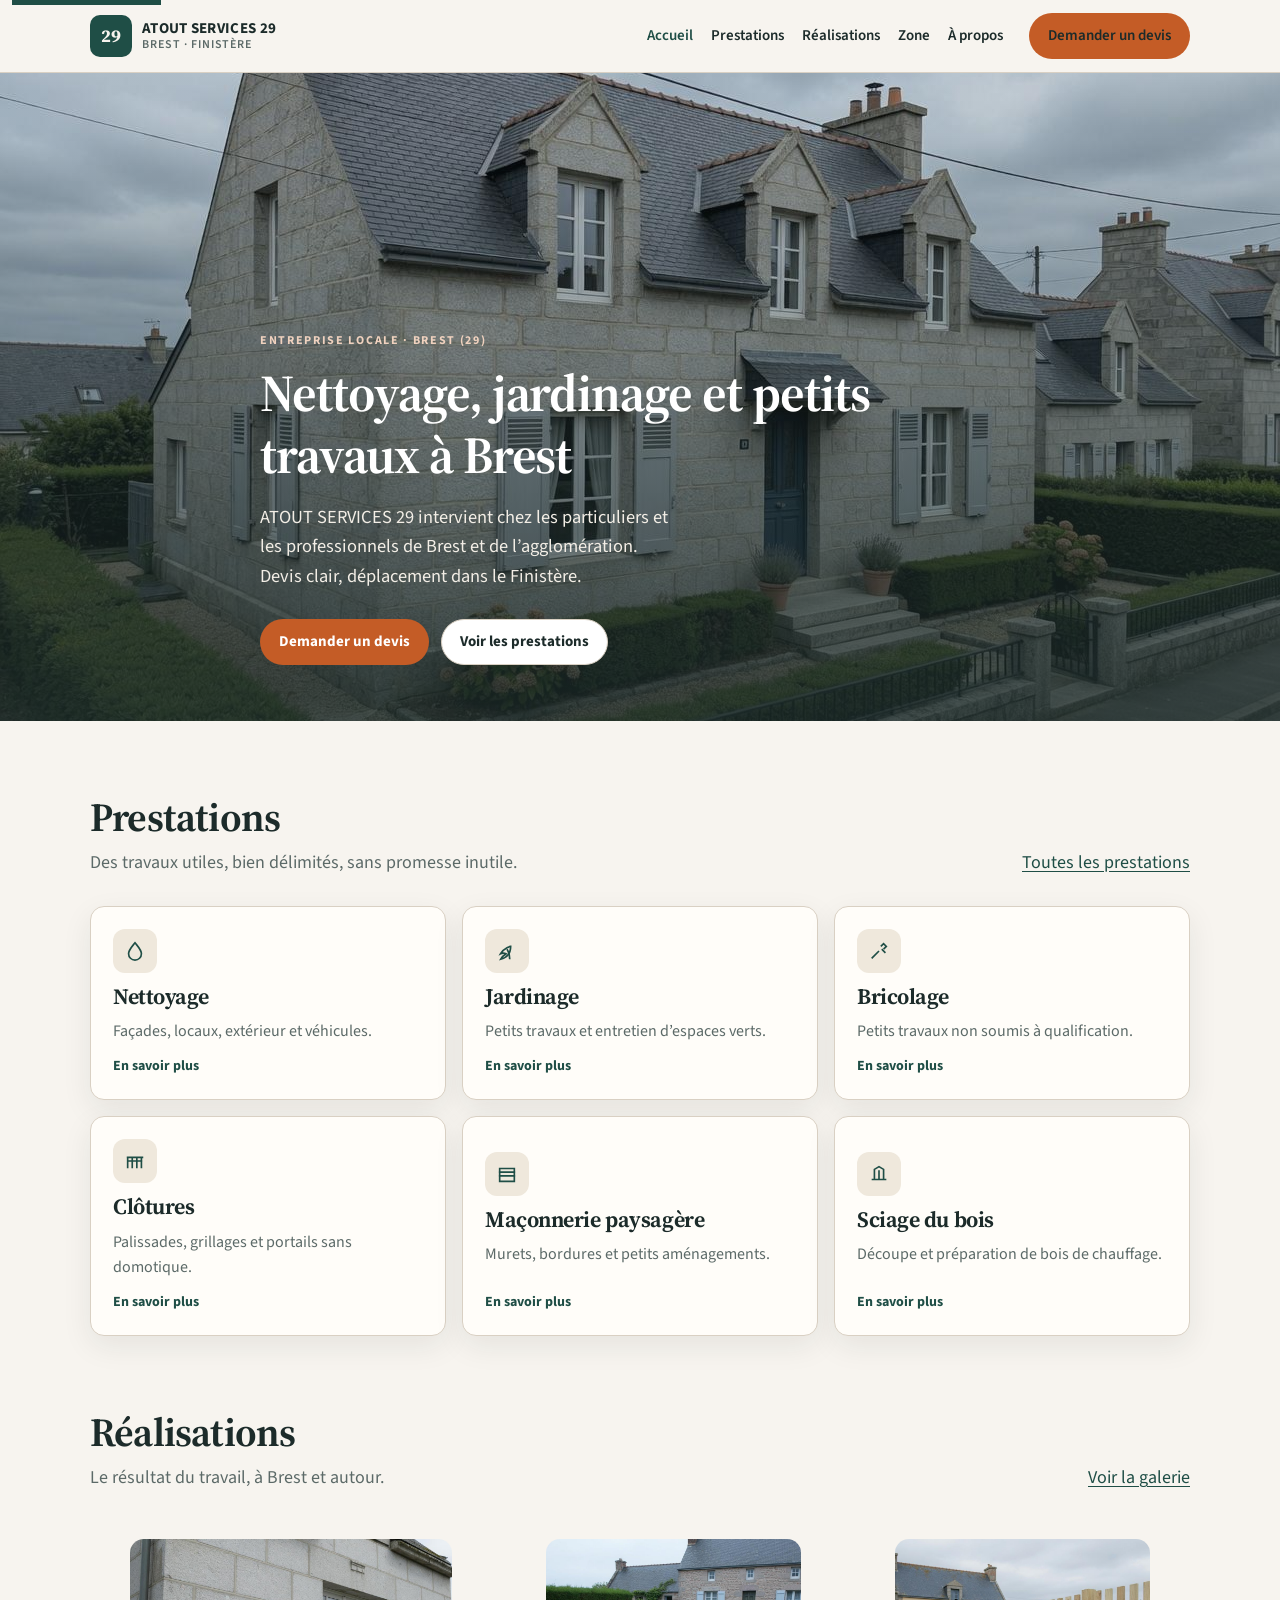
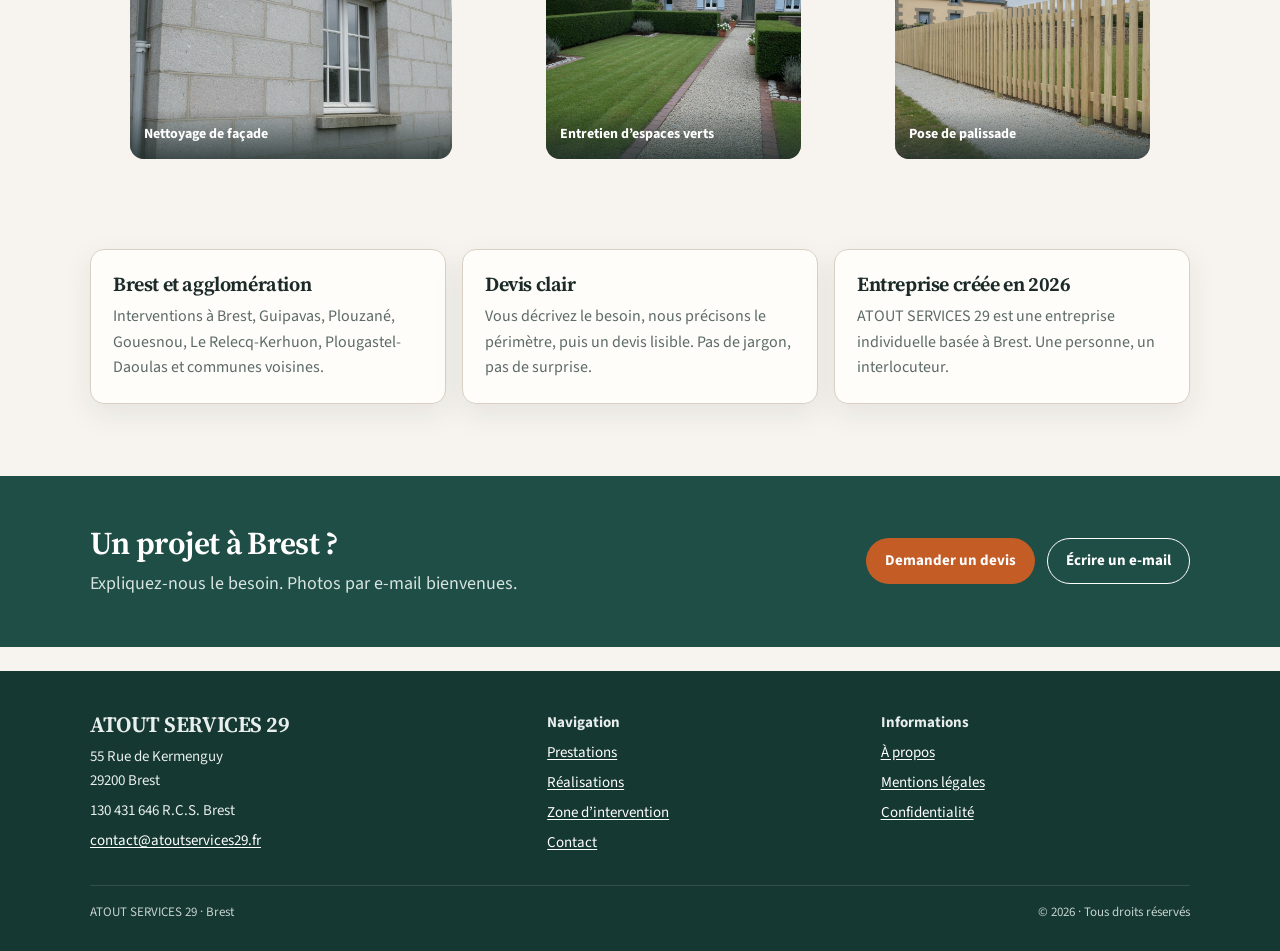
==== index.html @ 9863a42b "Start strony ATOUT SERVICES 29" ====
<!DOCTYPE html>
<html lang="fr">
<head>
  <meta charset="UTF-8">
  <meta name="viewport" content="width=device-width, initial-scale=1">
  <title>Nettoyage, jardinage et petits travaux à Brest | ATOUT SERVICES 29</title>
  <meta name="description" content="Nettoyage de façades et locaux, entretien d'espaces verts, clôtures et petits travaux à Brest et dans l'agglomération.">
  <link rel="canonical" href="https://atoutservices29.fr/">
  <meta property="og:title" content="ATOUT SERVICES 29">
  <meta property="og:description" content="Nettoyage, jardinage et petits travaux à Brest.">
  <meta property="og:image" content="https://atoutservices29.fr/img/og-cover.jpg">
  <meta property="og:type" content="website">
  <meta property="og:locale" content="fr_FR">
  <meta property="og:url" content="https://atoutservices29.fr/">
  <link rel="icon" href="img/favicon.svg" type="image/svg+xml">
  <link rel="icon" href="img/favicon.ico" sizes="32x32">
  <link rel="apple-touch-icon" href="img/apple-touch-icon.png">
  <link rel="preconnect" href="https://fonts.googleapis.com">
  <link rel="preconnect" href="https://fonts.gstatic.com" crossorigin>
  <link href="https://fonts.googleapis.com/css2?family=Source+Sans+3:wght@400;600;700&family=Source+Serif+4:opsz,wght@8..60,600;8..60,700&display=swap" rel="stylesheet">
  <link rel="stylesheet" href="css/style.css">
</head>
<body>
  <a class="skip" href="#contenu">Aller au contenu</a>
  <header class="site-header">
    <div class="wrap header-inner">
      <a class="brand" href="index.html">
        <span class="brand-mark">29</span>
        <span class="brand-text"><strong>ATOUT SERVICES 29</strong><small>Brest · Finistère</small></span>
      </a>
      <button class="nav-toggle" type="button" data-nav-toggle aria-expanded="false" aria-controls="menu" aria-label="Ouvrir le menu">
        <span></span>
      </button>
      <nav class="nav" id="menu" data-nav>
        <a href="index.html" aria-current="page">Accueil</a>
        <a href="services.html">Prestations</a>
        <a href="realisations.html">Réalisations</a>
        <a href="zone.html">Zone</a>
        <a href="a-propos.html">À propos</a>
        <a class="btn btn-devis" href="contact.html">Demander un devis</a>
      </nav>
    </div>
  </header>

  <main id="contenu">
    <section class="hero">
      <img src="img/hero.jpg" alt="Façade en granit nettoyée à Brest" width="1280" height="720">
      <div class="wrap hero-inner">
        <p class="kicker">Entreprise locale · Brest (29)</p>
        <h1>Nettoyage, jardinage et petits travaux à Brest</h1>
        <p class="lede">ATOUT SERVICES 29 intervient chez les particuliers et les professionnels de Brest et de l’agglomération. Devis clair, déplacement dans le Finistère.</p>
        <div class="hero-actions">
          <a class="btn btn-devis" href="contact.html">Demander un devis</a>
          <a class="btn btn-ghost" href="services.html" style="background:#fff;color:#1c2b2a">Voir les prestations</a>
        </div>
      </div>
    </section>

    <section class="section">
      <div class="wrap">
        <div class="section-head">
          <div>
            <h2>Prestations</h2>
            <p>Des travaux utiles, bien délimités, sans promesse inutile.</p>
          </div>
          <a href="services.html">Toutes les prestations</a>
        </div>
        <div class="grid-6">
          <a class="tile" href="services.html#nettoyage">
            <span class="tile-icon" aria-hidden="true">
              <svg width="22" height="22" viewBox="0 0 24 24" fill="none" stroke="currentColor" stroke-width="1.8"><path d="M12 3c4 5 7 8 7 12a7 7 0 1 1-14 0c0-4 3-7 7-12z"/></svg>
            </span>
            <h3>Nettoyage</h3>
            <p>Façades, locaux, extérieur et véhicules.</p>
            <span>En savoir plus</span>
          </a>
          <a class="tile" href="services.html#jardinage">
            <span class="tile-icon" aria-hidden="true">
              <svg width="22" height="22" viewBox="0 0 24 24" fill="none" stroke="currentColor" stroke-width="1.8"><path d="M5 21c8-2 11-8 11-14 0 0-7 1-11 8 2-1 4-1 6 0-3 2-5 4-6 6z"/><path d="M12 10c2 3 3 6 3 11"/></svg>
            </span>
            <h3>Jardinage</h3>
            <p>Petits travaux et entretien d’espaces verts.</p>
            <span>En savoir plus</span>
          </a>
          <a class="tile" href="services.html#bricolage">
            <span class="tile-icon" aria-hidden="true">
              <svg width="22" height="22" viewBox="0 0 24 24" fill="none" stroke="currentColor" stroke-width="1.8"><path d="M14 7l3-3 3 3-3 3M4 20l8-8"/><path d="M15 10l4 4"/></svg>
            </span>
            <h3>Bricolage</h3>
            <p>Petits travaux non soumis à qualification.</p>
            <span>En savoir plus</span>
          </a>
          <a class="tile" href="services.html#clotures">
            <span class="tile-icon" aria-hidden="true">
              <svg width="22" height="22" viewBox="0 0 24 24" fill="none" stroke="currentColor" stroke-width="1.8"><path d="M4 20V8m5 12V8m5 12V8m5 12V8M3 8h18M4 12h16"/></svg>
            </span>
            <h3>Clôtures</h3>
            <p>Palissades, grillages et portails sans domotique.</p>
            <span>En savoir plus</span>
          </a>
          <a class="tile" href="services.html#maconnerie">
            <span class="tile-icon" aria-hidden="true">
              <svg width="22" height="22" viewBox="0 0 24 24" fill="none" stroke="currentColor" stroke-width="1.8"><path d="M3 10h18M3 14h18M4 6h16v14H4z"/></svg>
            </span>
            <h3>Maçonnerie paysagère</h3>
            <p>Murets, bordures et petits aménagements.</p>
            <span>En savoir plus</span>
          </a>
          <a class="tile" href="services.html#bois">
            <span class="tile-icon" aria-hidden="true">
              <svg width="22" height="22" viewBox="0 0 24 24" fill="none" stroke="currentColor" stroke-width="1.8"><path d="M4 18h16M7 18V7l5-3 5 3v11"/><path d="M12 8v10"/></svg>
            </span>
            <h3>Sciage du bois</h3>
            <p>Découpe et préparation de bois de chauffage.</p>
            <span>En savoir plus</span>
          </a>
        </div>
      </div>
    </section>

    <section class="section" style="padding-top:0">
      <div class="wrap">
        <div class="section-head">
          <div>
            <h2>Réalisations</h2>
            <p>Le résultat du travail, à Brest et autour.</p>
          </div>
          <a href="realisations.html">Voir la galerie</a>
        </div>
        <div class="shots">
          <figure class="shot">
            <img src="img/realisations/nettoyage-facade-brest-01.jpg" alt="Nettoyage de façade à Brest" width="800" height="533" loading="lazy">
            <figcaption>Nettoyage de façade</figcaption>
          </figure>
          <figure class="shot">
            <img src="img/realisations/jardinage-brest-01.jpg" alt="Entretien d’un jardin à Brest" width="800" height="533" loading="lazy">
            <figcaption>Entretien d’espaces verts</figcaption>
          </figure>
          <figure class="shot">
            <img src="img/realisations/palissade-brest-01.jpg" alt="Pose de palissade à Brest" width="800" height="533" loading="lazy">
            <figcaption>Pose de palissade</figcaption>
          </figure>
        </div>
      </div>
    </section>

    <section class="section" style="padding-top:0">
      <div class="wrap trust">
        <article class="card" style="padding:22px">
          <h3>Brest et agglomération</h3>
          <p>Interventions à Brest, Guipavas, Plouzané, Gouesnou, Le Relecq-Kerhuon, Plougastel-Daoulas et communes voisines.</p>
        </article>
        <article class="card" style="padding:22px">
          <h3>Devis clair</h3>
          <p>Vous décrivez le besoin, nous précisons le périmètre, puis un devis lisible. Pas de jargon, pas de surprise.</p>
        </article>
        <article class="card" style="padding:22px">
          <h3>Entreprise créée en 2026</h3>
          <p>ATOUT SERVICES 29 est une entreprise individuelle basée à Brest. Une personne, un interlocuteur.</p>
        </article>
      </div>
    </section>

    <section class="band">
      <div class="wrap">
        <div>
          <h2>Un projet à Brest&nbsp;?</h2>
          <p>Expliquez-nous le besoin. Photos par e-mail bienvenues.</p>
        </div>
        <div class="actions">
          <a class="btn btn-devis" href="contact.html">Demander un devis</a>
          <a class="btn btn-ghost" href="mailto:contact@atoutservices29.fr" data-email-href style="border-color:#fff;color:#fff">Écrire un e-mail</a>
        </div>
      </div>
    </section>
  </main>

  <footer class="site-footer">
    <div class="wrap">
      <div class="footer-grid">
        <div>
          <h2>ATOUT SERVICES 29</h2>
          <p>55 Rue de Kermenguy<br>29200 Brest</p>
          <p>130 431 646 R.C.S. Brest</p>
          <p><a href="mailto:contact@atoutservices29.fr" data-email-href data-email-label>contact@atoutservices29.fr</a></p>
        </div>
        <div>
          <p><strong>Navigation</strong></p>
          <ul>
            <li><a href="services.html">Prestations</a></li>
            <li><a href="realisations.html">Réalisations</a></li>
            <li><a href="zone.html">Zone d’intervention</a></li>
            <li><a href="contact.html">Contact</a></li>
          </ul>
        </div>
        <div>
          <p><strong>Informations</strong></p>
          <ul>
            <li><a href="a-propos.html">À propos</a></li>
            <li><a href="mentions-legales.html">Mentions légales</a></li>
            <li><a href="politique-confidentialite.html">Confidentialité</a></li>
          </ul>
        </div>
      </div>
      <div class="legal-line">
        <span>ATOUT SERVICES 29 · Brest</span>
        <span>© <span data-year></span> · Tous droits réservés</span>
      </div>
    </div>
  </footer>

  <div class="callbar" role="navigation" aria-label="Actions rapides">
    <a class="btn btn-devis" href="contact.html">Devis</a>
    <a class="btn btn-accent" href="mailto:contact@atoutservices29.fr" data-email-href>E-mail</a>
    <a class="btn btn-ghost" href="contact.html" data-phone-wrap hidden data-phone-href>Appeler</a>
  </div>

  <script type="application/ld+json">
  {
    "@context": "https://schema.org",
    "@type": "LocalBusiness",
    "name": "ATOUT SERVICES 29",
    "url": "https://atoutservices29.fr/",
    "email": "contact@atoutservices29.fr",
    "address": {
      "@type": "PostalAddress",
      "streetAddress": "55 Rue de Kermenguy",
      "addressLocality": "Brest",
      "postalCode": "29200",
      "addressCountry": "FR"
    },
    "areaServed": ["Brest", "Guipavas", "Plouzané", "Gouesnou", "Le Relecq-Kerhuon", "Plougastel-Daoulas"],
    "founder": "Krzysztof Miroslaw Lekki"
  }
  </script>
  <script src="js/main.js"></script>
</body>
</html>
---- css/style.css ----
:root {
  --bg: #f7f4ef;
  --bg-2: #efe8dc;
  --surface: #fffdf9;
  --ink: #1c2b2a;
  --ink-soft: #3d4c4a;
  --muted: #5c6a68;
  --line: #d9d0c3;
  --accent: #1f4e46;
  --accent-2: #163832;
  --devis: #c45c26;
  --devis-2: #a44b1e;
  --ok: #2f6f4e;
  --max: 1100px;
  --sans: "Source Sans 3", "Segoe UI", sans-serif;
  --serif: "Source Serif 4", Georgia, serif;
  --radius: 14px;
  --shadow: 0 10px 30px rgba(28, 43, 42, 0.08);
  --header: 72px;
}

*,
*::before,
*::after {
  box-sizing: border-box;
}

html {
  scroll-behavior: smooth;
}

html:focus-within {
  scroll-behavior: smooth;
}

body {
  margin: 0;
  font-family: var(--sans);
  font-size: 18px;
  line-height: 1.6;
  color: var(--ink);
  background: var(--bg);
}

img {
  max-width: 100%;
  height: auto;
  display: block;
}

a {
  color: var(--accent);
  text-underline-offset: 0.15em;
}

a:hover {
  color: var(--devis);
}

:focus-visible {
  outline: 3px solid var(--devis);
  outline-offset: 3px;
}

.skip {
  position: absolute;
  left: 12px;
  top: -40px;
  background: var(--accent);
  color: #fff;
  padding: 8px 12px;
  z-index: 100;
}

.skip:focus {
  top: 12px;
}

.wrap {
  width: min(var(--max), calc(100% - 32px));
  margin-inline: auto;
}

.site-header {
  position: sticky;
  top: 0;
  z-index: 40;
  background: var(--bg);
  border-bottom: 1px solid var(--line);
}

.header-inner {
  display: flex;
  align-items: center;
  justify-content: space-between;
  min-height: var(--header);
  gap: 16px;
}

.brand {
  display: flex;
  align-items: center;
  gap: 10px;
  text-decoration: none;
  color: var(--ink);
}

.brand-mark {
  display: grid;
  place-items: center;
  width: 42px;
  height: 42px;
  border-radius: 10px;
  background: var(--accent);
  color: var(--bg);
  font-family: var(--serif);
  font-weight: 700;
  font-size: 18px;
}

.brand-text {
  display: flex;
  flex-direction: column;
  line-height: 1.15;
}

.brand-text strong {
  font-size: 15px;
  letter-spacing: 0.02em;
}

.brand-text small {
  color: var(--muted);
  font-size: 12px;
  font-weight: 600;
  letter-spacing: 0.08em;
  text-transform: uppercase;
}

.nav-toggle {
  display: none;
  width: 44px;
  height: 44px;
  border: 1px solid var(--line);
  background: var(--surface);
  border-radius: 10px;
}

.nav-toggle span,
.nav-toggle span::before,
.nav-toggle span::after {
  display: block;
  width: 18px;
  height: 2px;
  background: var(--ink);
  margin: 0 auto;
  position: relative;
}

.nav-toggle span::before,
.nav-toggle span::after {
  content: "";
  position: absolute;
  left: 0;
}

.nav-toggle span::before {
  top: -6px;
}

.nav-toggle span::after {
  top: 6px;
}

.nav {
  display: flex;
  align-items: center;
  gap: 8px 18px;
}

.nav a {
  text-decoration: none;
  color: var(--ink);
  font-size: 15px;
  font-weight: 600;
}

.nav a[aria-current="page"],
.nav a:hover {
  color: var(--accent);
}

.nav .btn {
  margin-left: 8px;
}

.btn {
  display: inline-flex;
  align-items: center;
  justify-content: center;
  gap: 8px;
  min-height: 46px;
  padding: 0 18px;
  border-radius: 999px;
  border: 1px solid transparent;
  text-decoration: none;
  font-weight: 700;
  font-size: 15px;
  cursor: pointer;
  font-family: inherit;
}

.btn-devis {
  background: var(--devis);
  color: #fff;
}

.btn-devis:hover {
  background: var(--devis-2);
  color: #fff;
}

.btn-accent {
  background: var(--accent);
  color: #fff;
}

.btn-accent:hover {
  background: var(--accent-2);
  color: #fff;
}

.btn-ghost {
  background: transparent;
  color: var(--ink);
  border-color: var(--line);
}

.btn-ghost:hover {
  border-color: var(--accent);
  color: var(--accent);
}

.hero {
  position: relative;
  min-height: 72vh;
  display: grid;
  align-items: end;
  color: #fff;
  isolation: isolate;
}

.hero img {
  position: absolute;
  inset: 0;
  width: 100%;
  height: 100%;
  object-fit: cover;
  z-index: -2;
}

.hero::after {
  content: "";
  position: absolute;
  inset: 0;
  z-index: -1;
  background: linear-gradient(180deg, rgba(28, 43, 42, 0.15) 10%, rgba(28, 43, 42, 0.78) 100%);
}

.hero-inner {
  padding: 48px 0 56px;
  max-width: 760px;
}

.kicker {
  display: inline-block;
  font-size: 12px;
  font-weight: 700;
  letter-spacing: 0.14em;
  text-transform: uppercase;
  color: #f0d2bf;
  margin-bottom: 12px;
}

h1,
h2,
h3,
.serif {
  font-family: var(--serif);
  font-weight: 650;
  line-height: 1.2;
  letter-spacing: -0.02em;
}

h1 {
  font-size: clamp(32px, 5vw, 52px);
  margin: 0 0 16px;
}

.lede {
  font-size: 1.15rem;
  max-width: 46ch;
  color: #f3eee6;
  margin: 0 0 28px;
}

.hero-actions,
.actions {
  display: flex;
  flex-wrap: wrap;
  gap: 12px;
}

.section {
  padding: 72px 0;
}

.section-head {
  display: flex;
  justify-content: space-between;
  align-items: end;
  gap: 16px;
  margin-bottom: 28px;
}

.section-head h2,
.page-hero h1 {
  margin: 0 0 8px;
  font-size: clamp(28px, 4vw, 40px);
}

.section-head p,
.page-hero p {
  margin: 0;
  color: var(--muted);
  max-width: 60ch;
}

.page-hero {
  padding: 40px 0 12px;
}

.grid-6 {
  display: grid;
  grid-template-columns: repeat(3, 1fr);
  gap: 16px;
}

.card,
.tile,
.place,
.legal,
.form-card,
.contact-aside {
  background: var(--surface);
  border: 1px solid var(--line);
  border-radius: var(--radius);
  box-shadow: var(--shadow);
}

.tile {
  padding: 22px;
  text-decoration: none;
  color: inherit;
  display: flex;
  flex-direction: column;
  gap: 10px;
  min-height: 180px;
  transition: transform 0.15s ease, border-color 0.15s ease;
}

.tile:hover {
  transform: translateY(-2px);
  border-color: var(--accent);
  color: inherit;
}

.tile-icon {
  width: 44px;
  height: 44px;
  border-radius: 12px;
  background: var(--bg-2);
  color: var(--accent);
  display: grid;
  place-items: center;
}

.tile h3 {
  margin: 0;
  font-size: 22px;
}

.tile p {
  margin: 0;
  color: var(--muted);
  font-size: 16px;
}

.tile span {
  margin-top: auto;
  font-size: 14px;
  font-weight: 700;
  color: var(--accent);
}

.shots {
  display: grid;
  grid-template-columns: 1.2fr 1fr 1fr;
  gap: 14px;
}

.shot {
  position: relative;
  overflow: hidden;
  border-radius: var(--radius);
  min-height: 220px;
}

.shot img {
  width: 100%;
  height: 100%;
  object-fit: cover;
  min-height: 220px;
}

.shot figcaption {
  position: absolute;
  left: 0;
  right: 0;
  bottom: 0;
  padding: 14px;
  color: #fff;
  background: linear-gradient(transparent, rgba(28, 43, 42, 0.75));
  font-size: 14px;
  font-weight: 700;
}

.band {
  background: var(--accent);
  color: #fff;
}

.band .wrap {
  padding: 48px 0;
  display: flex;
  justify-content: space-between;
  align-items: center;
  gap: 20px;
}

.band h2 {
  margin: 0 0 8px;
  font-size: 32px;
}

.band p {
  margin: 0;
  color: #d7e4e1;
}

.trust {
  display: grid;
  grid-template-columns: repeat(3, 1fr);
  gap: 16px;
}

.trust article {
  padding: 22px;
}

.trust h3 {
  margin: 0 0 8px;
  font-size: 20px;
}

.trust p {
  margin: 0;
  color: var(--muted);
  font-size: 16px;
}

.gallery {
  display: grid;
  grid-template-columns: repeat(2, 1fr);
  gap: 16px;
}

.gallery figure {
  margin: 0;
  background: var(--surface);
  border: 1px solid var(--line);
  border-radius: var(--radius);
  overflow: hidden;
}

.gallery img {
  width: 100%;
  aspect-ratio: 3 / 2;
  object-fit: cover;
}

.gallery figcaption {
  padding: 14px 16px 16px;
  font-size: 15px;
  color: var(--ink-soft);
}

.gallery figcaption strong {
  display: block;
  color: var(--ink);
  margin-bottom: 4px;
}

.service {
  padding: 28px 0;
  border-top: 1px solid var(--line);
}

.service:first-of-type {
  border-top: 0;
}

.service h2 {
  font-size: 30px;
  margin: 0 0 12px;
}

.cols {
  display: grid;
  grid-template-columns: 1.2fr 0.8fr;
  gap: 24px;
}

.note,
.aside-box {
  background: var(--bg-2);
  border-radius: var(--radius);
  padding: 18px 20px;
}

.note h3,
.aside-box h3 {
  margin: 0 0 8px;
  font-size: 16px;
}

.note ul,
.service ul {
  margin: 8px 0 0;
  padding-left: 18px;
}

.who {
  display: flex;
  gap: 8px;
  flex-wrap: wrap;
  margin-top: 14px;
}

.who span {
  background: var(--surface);
  border: 1px solid var(--line);
  border-radius: 999px;
  padding: 4px 10px;
  font-size: 13px;
  font-weight: 700;
}

.places {
  display: grid;
  grid-template-columns: repeat(3, 1fr);
  gap: 12px;
}

.place {
  padding: 16px 18px;
  font-weight: 700;
}

.contact-grid {
  display: grid;
  grid-template-columns: 1.15fr 0.85fr;
  gap: 20px;
}

.form-card,
.contact-aside,
.legal {
  padding: 24px;
}

label {
  display: block;
  font-size: 14px;
  font-weight: 700;
  margin: 0 0 6px;
}

input,
select,
textarea {
  width: 100%;
  font: inherit;
  font-size: 16px;
  padding: 12px 12px;
  border-radius: 10px;
  border: 1px solid var(--line);
  background: #fff;
  color: var(--ink);
  margin-bottom: 14px;
}

textarea {
  min-height: 140px;
  resize: vertical;
}

.honeypot {
  display: none !important;
}

.form-error {
  background: #f8e6dc;
  color: #7a2e12;
  border-radius: 10px;
  padding: 10px 12px;
  margin-bottom: 12px;
  font-size: 15px;
}

.map {
  width: 100%;
  min-height: 280px;
  border: 0;
  border-radius: var(--radius);
}

.site-footer {
  background: var(--accent-2);
  color: #e7eeec;
  padding: 40px 0 28px;
  margin-top: 24px;
}

.footer-grid {
  display: grid;
  grid-template-columns: 1.4fr 1fr 1fr;
  gap: 24px;
  margin-bottom: 24px;
}

.site-footer a {
  color: #fff;
}

.site-footer h2 {
  font-size: 22px;
  margin: 0 0 8px;
}

.site-footer p,
.site-footer li {
  margin: 0 0 6px;
  font-size: 15px;
}

.site-footer ul {
  list-style: none;
  padding: 0;
  margin: 0;
}

.legal-line {
  border-top: 1px solid rgba(255, 255, 255, 0.12);
  padding-top: 16px;
  font-size: 13px;
  color: #c5d2cf;
  display: flex;
  justify-content: space-between;
  gap: 12px;
  flex-wrap: wrap;
}

.callbar {
  display: none;
}

.page-404 {
  min-height: 60vh;
  display: grid;
  align-content: center;
  padding: 48px 0;
}

.page-404 p {
  color: var(--muted);
}

@media (max-width: 900px) {
  .grid-6,
  .trust,
  .places,
  .cols,
  .contact-grid,
  .footer-grid,
  .shots,
  .gallery {
    grid-template-columns: 1fr 1fr;
  }

  .shots {
    grid-template-columns: 1fr;
  }
}

@media (max-width: 760px) {
  body {
    font-size: 17px;
  }

  .nav-toggle {
    display: inline-flex;
    align-items: center;
    justify-content: center;
  }

  .nav {
    display: none;
    position: absolute;
    left: 0;
    right: 0;
    top: var(--header);
    background: var(--bg);
    border-bottom: 1px solid var(--line);
    flex-direction: column;
    align-items: stretch;
    padding: 12px 16px 18px;
  }

  .nav.is-open {
    display: flex;
  }

  .nav .btn {
    margin: 8px 0 0;
  }

  .grid-6,
  .trust,
  .places,
  .cols,
  .contact-grid,
  .footer-grid,
  .gallery,
  .shots {
    grid-template-columns: 1fr;
  }

  .band .wrap,
  .section-head,
  .legal-line {
    flex-direction: column;
    align-items: flex-start;
  }

  .hero {
    min-height: 78vh;
  }

  .callbar {
    display: flex;
    position: fixed;
    left: 0;
    right: 0;
    bottom: 0;
    z-index: 50;
    background: var(--surface);
    border-top: 1px solid var(--line);
    padding: 10px 12px calc(10px + env(safe-area-inset-bottom));
    gap: 8px;
  }

  .callbar .btn {
    flex: 1;
  }

  body {
    padding-bottom: 72px;
  }
}

@media (prefers-reduced-motion: reduce) {
  html {
    scroll-behavior: auto;
  }

  .tile {
    transition: none;
  }
}
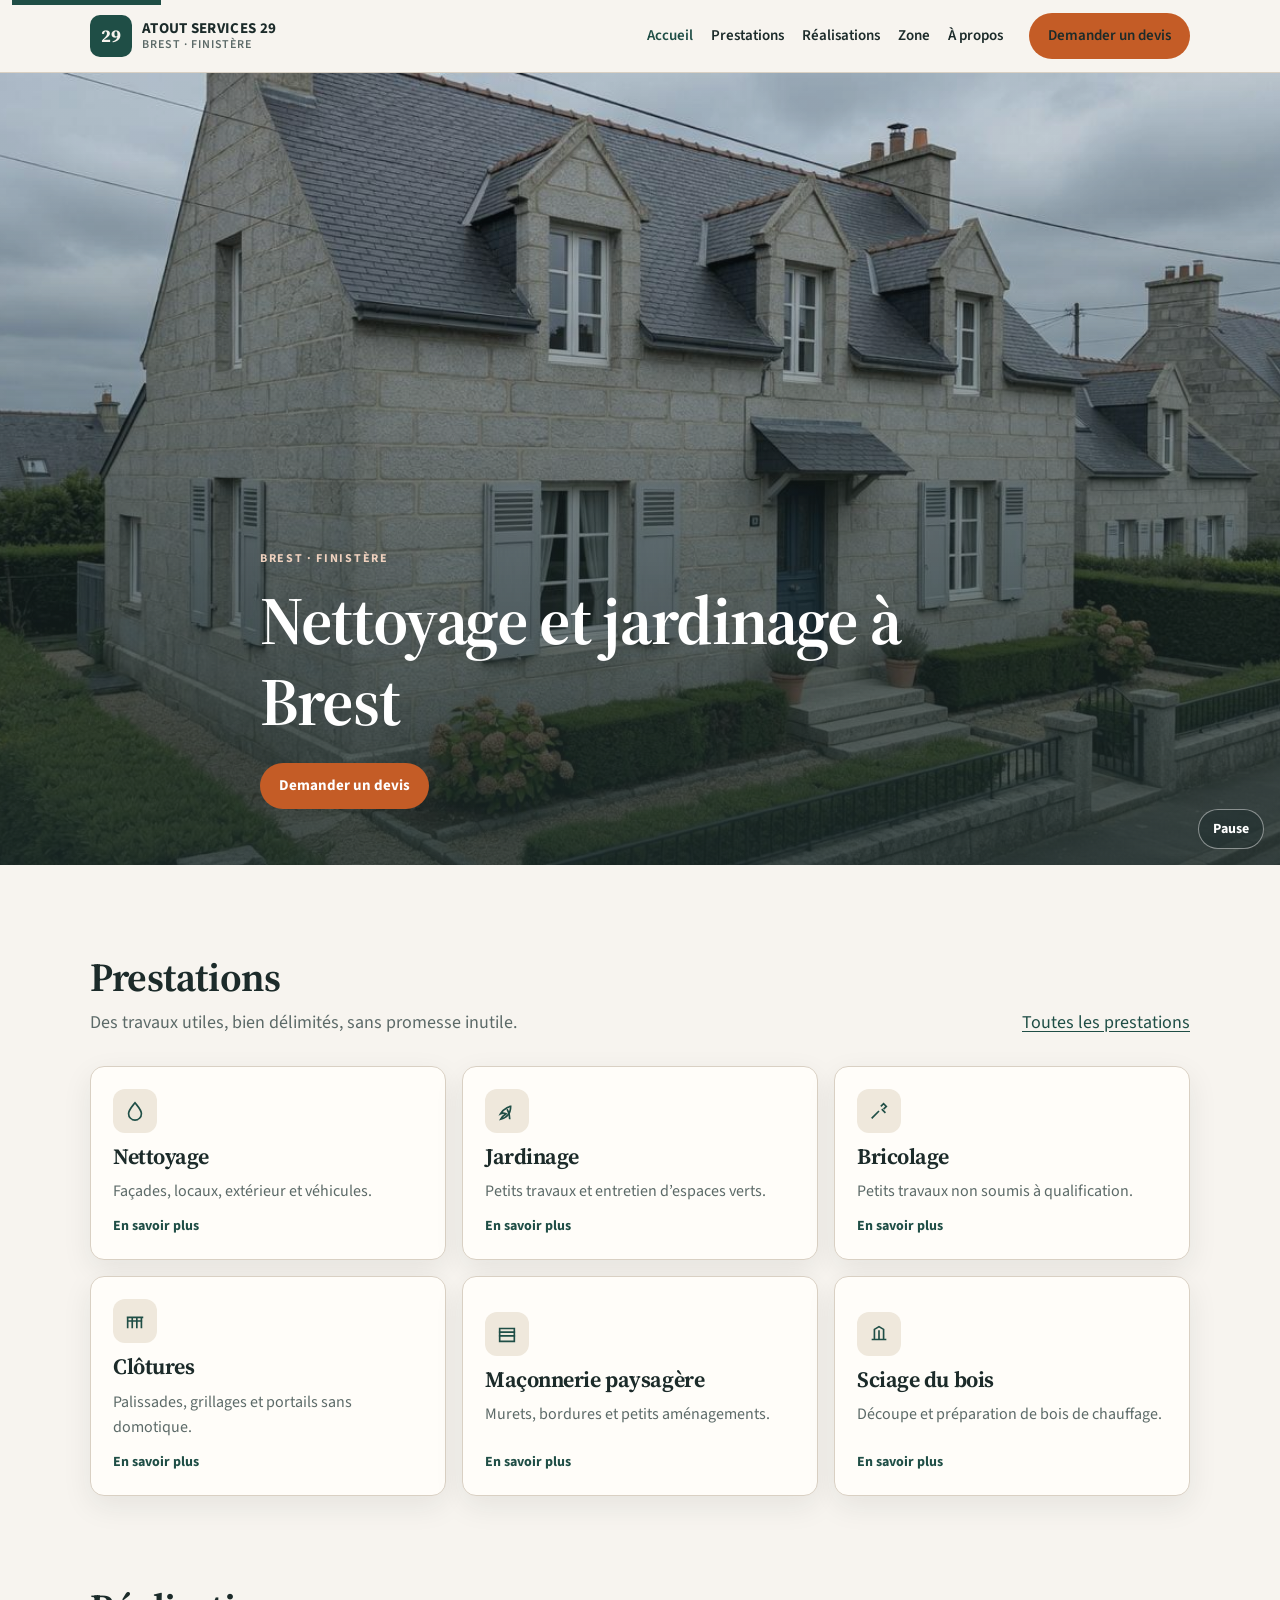
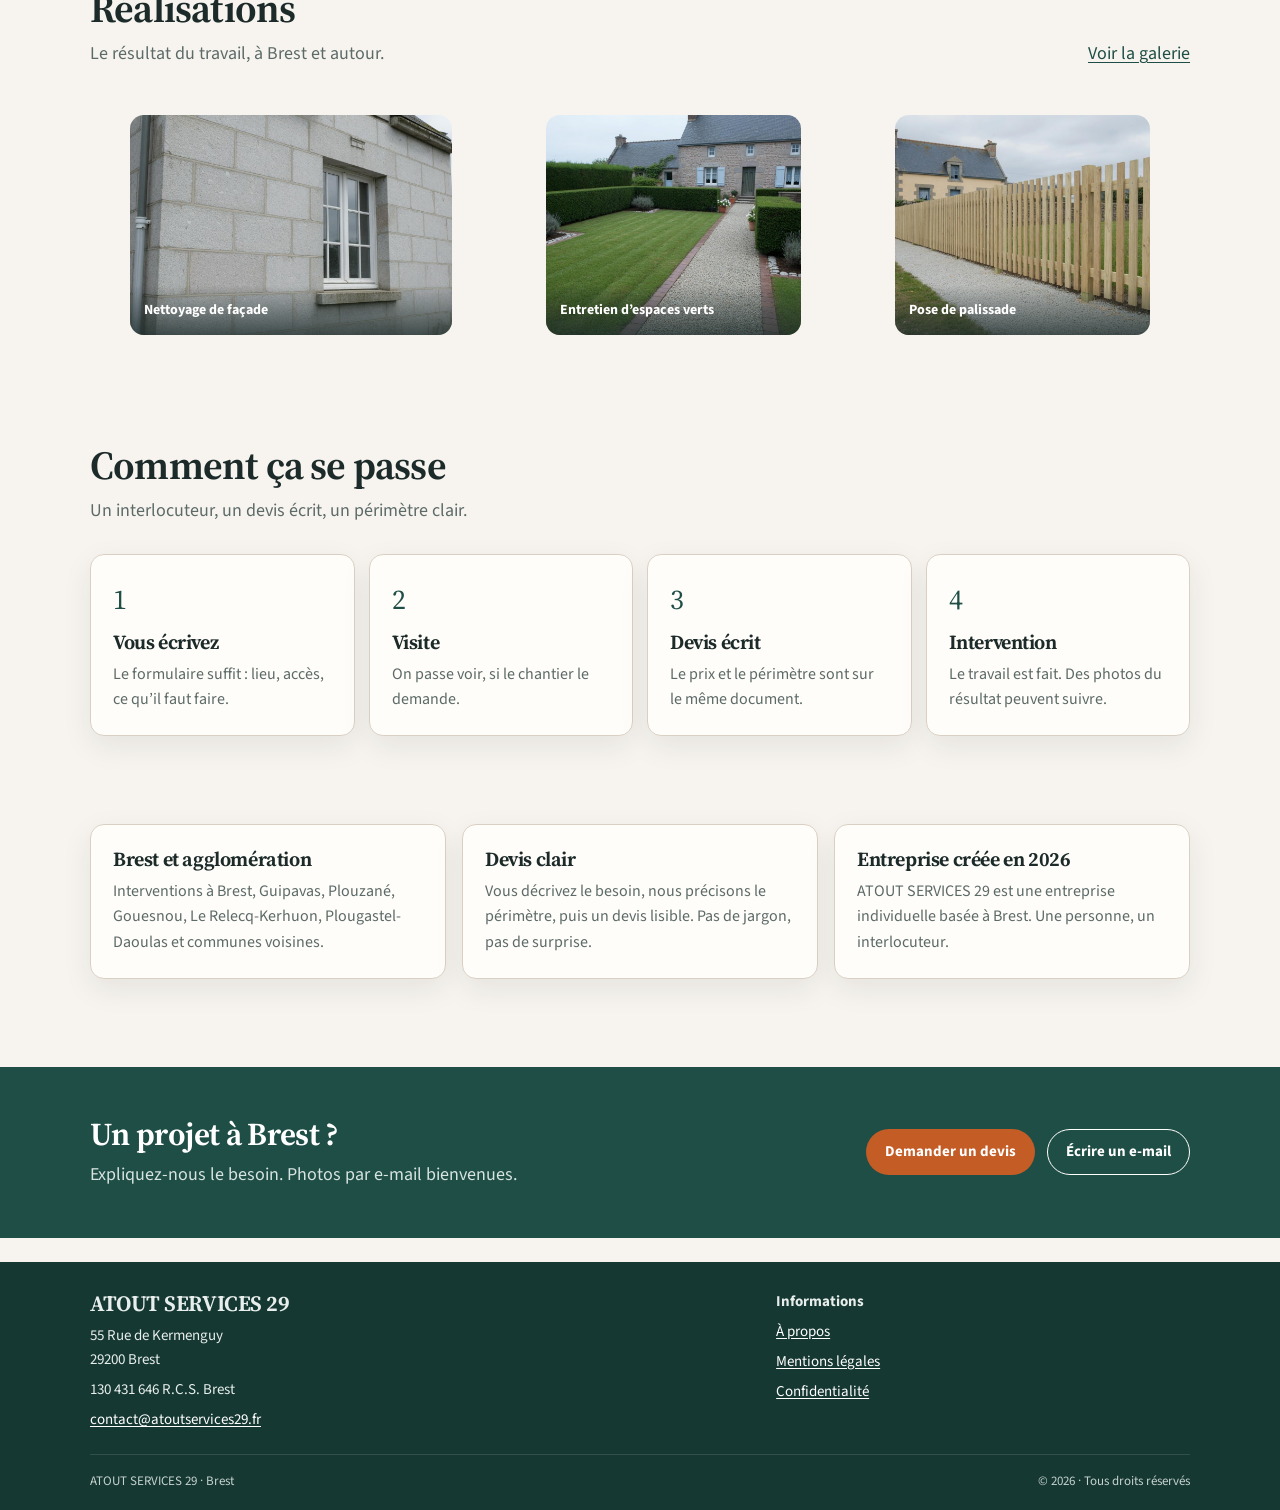
==== commit 2bf4524d: "Ajoute la version premium : film hero, pages services, devis pre-rempli" ====
--- a/index.html
+++ b/index.html
@@ -44,19 +44,18 @@
 
   <main id="contenu">
     <section class="hero">
-      <img src="img/hero.jpg" alt="Façade en granit nettoyée à Brest" width="1280" height="720">
+      <video data-hero-video autoplay muted loop playsinline poster="img/hero.jpg" width="1280" height="720" aria-label="Maison en granit à Brest">
+        <source src="video/hero.mp4" type="video/mp4">
+      </video>
       <div class="wrap hero-inner">
-        <p class="kicker">Entreprise locale · Brest (29)</p>
-        <h1>Nettoyage, jardinage et petits travaux à Brest</h1>
-        <p class="lede">ATOUT SERVICES 29 intervient chez les particuliers et les professionnels de Brest et de l’agglomération. Devis clair, déplacement dans le Finistère.</p>
-        <div class="hero-actions">
-          <a class="btn btn-devis" href="contact.html">Demander un devis</a>
-          <a class="btn btn-ghost" href="services.html" style="background:#fff;color:#1c2b2a">Voir les prestations</a>
-        </div>
-      </div>
-    </section>
-
-    <section class="section">
+        <p class="kicker">Brest · Finistère</p>
+        <h1>Nettoyage et jardinage à Brest</h1>
+        <a class="btn btn-devis" href="contact.html">Demander un devis</a>
+      </div>
+      <button class="hero-pause" type="button" data-hero-pause aria-pressed="false">Pause</button>
+    </section>
+
+    <section class="section reveal">
       <div class="wrap">
         <div class="section-head">
           <div>
@@ -66,7 +65,7 @@
           <a href="services.html">Toutes les prestations</a>
         </div>
         <div class="grid-6">
-          <a class="tile" href="services.html#nettoyage">
+          <a class="tile" href="nettoyage-facade-brest.html">
             <span class="tile-icon" aria-hidden="true">
               <svg width="22" height="22" viewBox="0 0 24 24" fill="none" stroke="currentColor" stroke-width="1.8"><path d="M12 3c4 5 7 8 7 12a7 7 0 1 1-14 0c0-4 3-7 7-12z"/></svg>
             </span>
@@ -74,7 +73,7 @@
             <p>Façades, locaux, extérieur et véhicules.</p>
             <span>En savoir plus</span>
           </a>
-          <a class="tile" href="services.html#jardinage">
+          <a class="tile" href="entretien-jardin-brest.html">
             <span class="tile-icon" aria-hidden="true">
               <svg width="22" height="22" viewBox="0 0 24 24" fill="none" stroke="currentColor" stroke-width="1.8"><path d="M5 21c8-2 11-8 11-14 0 0-7 1-11 8 2-1 4-1 6 0-3 2-5 4-6 6z"/><path d="M12 10c2 3 3 6 3 11"/></svg>
             </span>
@@ -90,7 +89,7 @@
             <p>Petits travaux non soumis à qualification.</p>
             <span>En savoir plus</span>
           </a>
-          <a class="tile" href="services.html#clotures">
+          <a class="tile" href="pose-cloture-brest.html">
             <span class="tile-icon" aria-hidden="true">
               <svg width="22" height="22" viewBox="0 0 24 24" fill="none" stroke="currentColor" stroke-width="1.8"><path d="M4 20V8m5 12V8m5 12V8m5 12V8M3 8h18M4 12h16"/></svg>
             </span>
@@ -118,7 +117,7 @@
       </div>
     </section>
 
-    <section class="section" style="padding-top:0">
+    <section class="section reveal" style="padding-top:0">
       <div class="wrap">
         <div class="section-head">
           <div>
@@ -144,7 +143,24 @@
       </div>
     </section>
 
-    <section class="section" style="padding-top:0">
+    <section class="section reveal" style="padding-top:0">
+      <div class="wrap">
+        <div class="section-head">
+          <div>
+            <h2>Comment ça se passe</h2>
+            <p>Un interlocuteur, un devis écrit, un périmètre clair.</p>
+          </div>
+        </div>
+        <div class="steps">
+          <article class="card step"><span>1</span><h3>Vous écrivez</h3><p>Le formulaire suffit : lieu, accès, ce qu’il faut faire.</p></article>
+          <article class="card step"><span>2</span><h3>Visite</h3><p>On passe voir, si le chantier le demande.</p></article>
+          <article class="card step"><span>3</span><h3>Devis écrit</h3><p>Le prix et le périmètre sont sur le même document.</p></article>
+          <article class="card step"><span>4</span><h3>Intervention</h3><p>Le travail est fait. Des photos du résultat peuvent suivre.</p></article>
+        </div>
+      </div>
+    </section>
+
+    <section class="section reveal" style="padding-top:0">
       <div class="wrap trust">
         <article class="card" style="padding:22px">
           <h3>Brest et agglomération</h3>
--- a/css/style.css
+++ b/css/style.css
@@ -208,6 +208,7 @@
   font-size: 15px;
   cursor: pointer;
   font-family: inherit;
+  transition: background-color 0.15s ease, color 0.15s ease, border-color 0.15s ease;
 }
 
 .btn-devis {
@@ -243,20 +244,47 @@
 
 .hero {
   position: relative;
-  min-height: 72vh;
+  min-height: 88vh;
   display: grid;
   align-items: end;
   color: #fff;
   isolation: isolate;
 }
 
-.hero img {
+.hero img,
+.hero video {
   position: absolute;
   inset: 0;
   width: 100%;
   height: 100%;
   object-fit: cover;
   z-index: -2;
+}
+
+.hero video {
+  animation: hero-in 0.4s ease both;
+}
+
+@keyframes hero-in {
+  from { opacity: 0; }
+  to { opacity: 1; }
+}
+
+.hero-pause {
+  position: absolute;
+  right: 16px;
+  bottom: 16px;
+  z-index: 2;
+  min-height: 40px;
+  padding: 0 14px;
+  border-radius: 999px;
+  border: 1px solid rgba(255, 255, 255, 0.45);
+  background: rgba(28, 43, 42, 0.45);
+  color: #fff;
+  font: inherit;
+  font-size: 14px;
+  font-weight: 700;
+  cursor: pointer;
 }
 
 .hero::after {
@@ -293,8 +321,8 @@
 }
 
 h1 {
-  font-size: clamp(32px, 5vw, 52px);
-  margin: 0 0 16px;
+  font-size: clamp(40px, 6vw, 68px);
+  margin: 0 0 20px;
 }
 
 .lede {
@@ -312,7 +340,7 @@
 }
 
 .section {
-  padding: 72px 0;
+  padding: 88px 0;
 }
 
 .section-head {
@@ -421,6 +449,12 @@
   height: 100%;
   object-fit: cover;
   min-height: 220px;
+  transition: transform 0.45s ease;
+}
+
+.shot:hover img,
+.gallery figure:hover img {
+  transform: scale(1.03);
 }
 
 .shot figcaption {
@@ -497,6 +531,7 @@
   width: 100%;
   aspect-ratio: 3 / 2;
   object-fit: cover;
+  transition: transform 0.45s ease;
 }
 
 .gallery figcaption {
@@ -638,15 +673,19 @@
 .site-footer {
   background: var(--accent-2);
   color: #e7eeec;
-  padding: 40px 0 28px;
+  padding: 28px 0 18px;
   margin-top: 24px;
 }
 
 .footer-grid {
   display: grid;
-  grid-template-columns: 1.4fr 1fr 1fr;
+  grid-template-columns: 1.6fr 1fr;
   gap: 24px;
-  margin-bottom: 24px;
+  margin-bottom: 16px;
+}
+
+.footer-grid > div:nth-child(2) {
+  display: none;
 }
 
 .site-footer a {
@@ -725,7 +764,7 @@
   }
 
   .nav {
-    display: none;
+    display: flex;
     position: absolute;
     left: 0;
     right: 0;
@@ -735,10 +774,18 @@
     flex-direction: column;
     align-items: stretch;
     padding: 12px 16px 18px;
+    transform: translateY(-8px);
+    opacity: 0;
+    visibility: hidden;
+    pointer-events: none;
+    transition: transform 0.25s ease, opacity 0.25s ease, visibility 0.25s ease;
   }
 
   .nav.is-open {
-    display: flex;
+    transform: none;
+    opacity: 1;
+    visibility: visible;
+    pointer-events: auto;
   }
 
   .nav .btn {
@@ -765,6 +812,10 @@
 
   .hero {
     min-height: 78vh;
+  }
+
+  .hero-pause {
+    bottom: 88px;
   }
 
   .callbar {
@@ -789,12 +840,94 @@
   }
 }
 
+.steps {
+  display: grid;
+  grid-template-columns: repeat(4, 1fr);
+  gap: 14px;
+  counter-reset: step;
+}
+
+.step {
+  padding: 22px;
+}
+
+.step span {
+  display: block;
+  font-family: var(--serif);
+  font-size: 28px;
+  color: var(--accent);
+  margin-bottom: 8px;
+}
+
+.step h3 {
+  margin: 0 0 8px;
+  font-size: 20px;
+}
+
+.step p {
+  margin: 0;
+  color: var(--muted);
+  font-size: 16px;
+}
+
+.map-zone {
+  min-height: 420px;
+  margin: 8px 0 28px;
+}
+
+.page-photo {
+  width: 100%;
+  max-height: 460px;
+  object-fit: cover;
+  border-radius: var(--radius);
+  margin: 8px 0 28px;
+}
+
+.js .reveal {
+  opacity: 0;
+  transform: translateY(12px);
+}
+
+.js .reveal.is-in {
+  animation: rise 0.55s ease both;
+}
+
+@keyframes rise {
+  from { opacity: 0; transform: translateY(12px); }
+  to { opacity: 1; transform: none; }
+}
+
+@media (max-width: 900px) {
+  .steps {
+    grid-template-columns: 1fr 1fr;
+  }
+}
+
+@media (max-width: 760px) {
+  .steps {
+    grid-template-columns: 1fr;
+  }
+}
+
 @media (prefers-reduced-motion: reduce) {
   html {
     scroll-behavior: auto;
   }
 
-  .tile {
+  .tile,
+  .btn,
+  .shot img,
+  .gallery img,
+  .nav,
+  .hero video {
     transition: none;
-  }
-}
+    animation: none;
+  }
+
+  .js .reveal,
+  .js .reveal.is-in {
+    opacity: 1;
+    transform: none;
+    animation: none;
+  }
+}
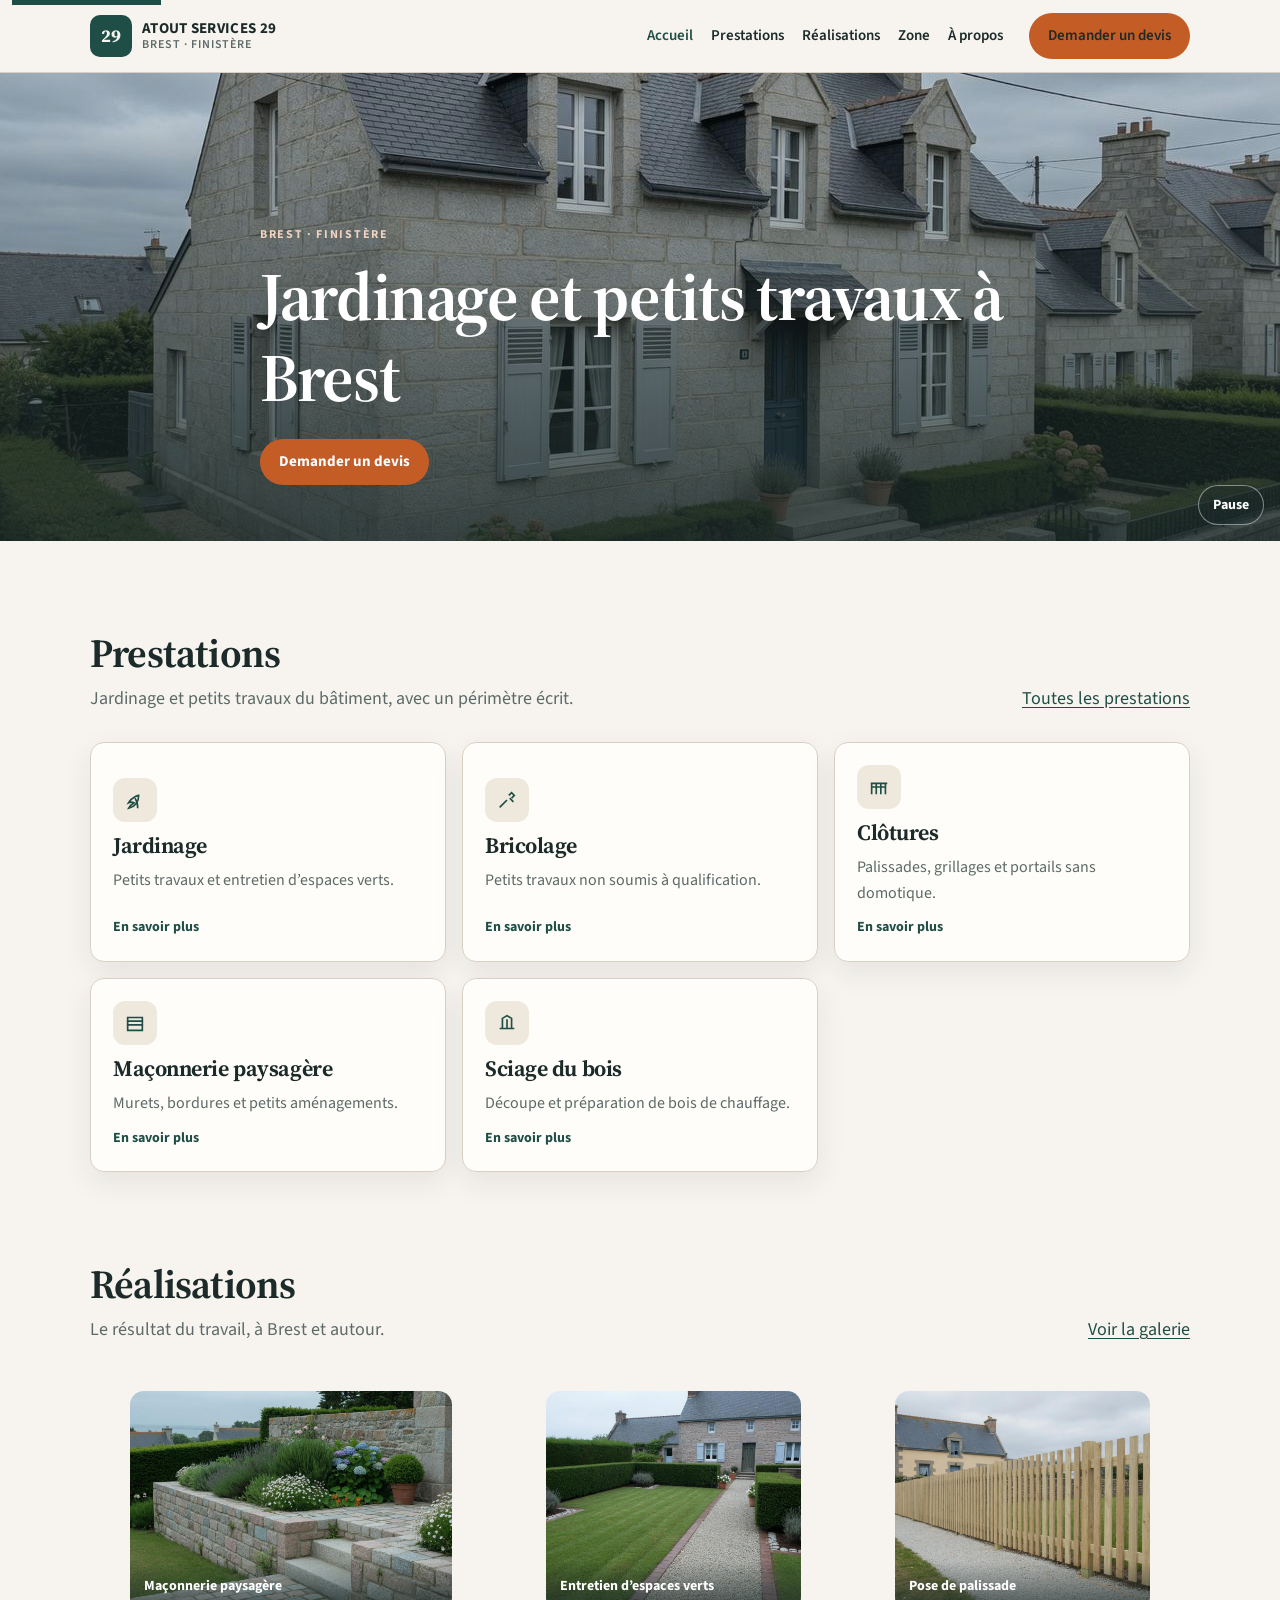
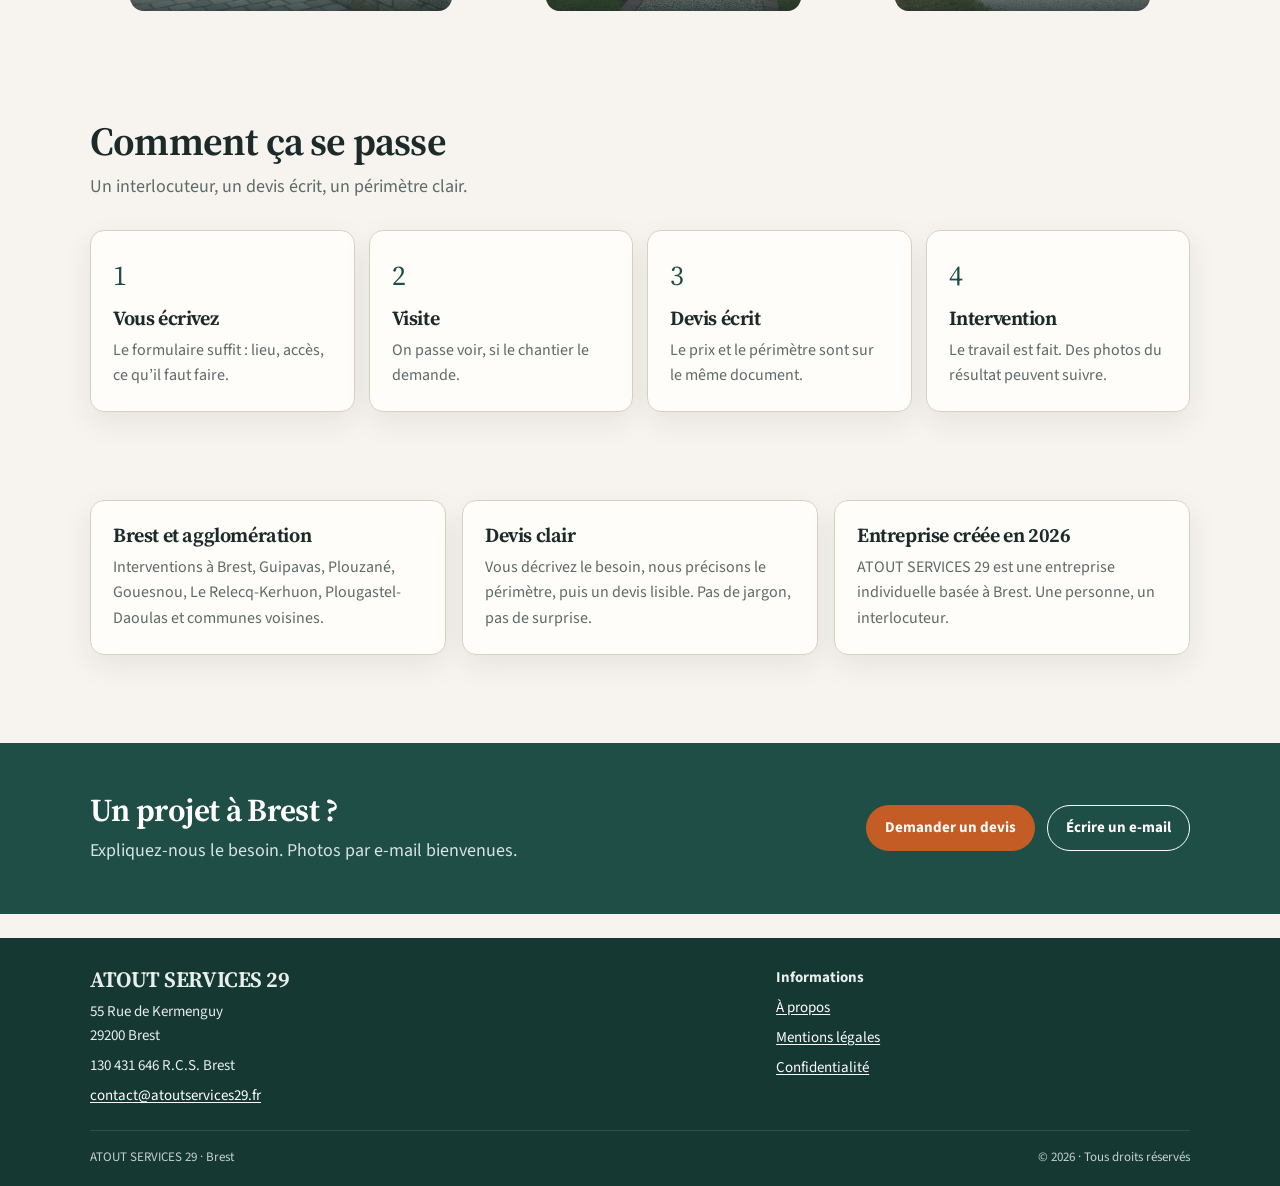
==== commit 753d514a: "Retire le nettoyage et le lavage de vehicules" ====
--- a/index.html
+++ b/index.html
@@ -3,11 +3,11 @@
 <head>
   <meta charset="UTF-8">
   <meta name="viewport" content="width=device-width, initial-scale=1">
-  <title>Nettoyage, jardinage et petits travaux à Brest | ATOUT SERVICES 29</title>
-  <meta name="description" content="Nettoyage de façades et locaux, entretien d'espaces verts, clôtures et petits travaux à Brest et dans l'agglomération.">
+  <title>Jardinage et petits travaux à Brest | ATOUT SERVICES 29</title>
+  <meta name="description" content="Entretien d'espaces verts, clôtures, maçonnerie paysagère et petits travaux à Brest et dans l'agglomération.">
   <link rel="canonical" href="https://atoutservices29.fr/">
   <meta property="og:title" content="ATOUT SERVICES 29">
-  <meta property="og:description" content="Nettoyage, jardinage et petits travaux à Brest.">
+  <meta property="og:description" content="Jardinage et petits travaux à Brest.">
   <meta property="og:image" content="https://atoutservices29.fr/img/og-cover.jpg">
   <meta property="og:type" content="website">
   <meta property="og:locale" content="fr_FR">
@@ -49,7 +49,7 @@
       </video>
       <div class="wrap hero-inner">
         <p class="kicker">Brest · Finistère</p>
-        <h1>Nettoyage et jardinage à Brest</h1>
+        <h1>Jardinage et petits travaux à Brest</h1>
         <a class="btn btn-devis" href="contact.html">Demander un devis</a>
       </div>
       <button class="hero-pause" type="button" data-hero-pause aria-pressed="false">Pause</button>
@@ -60,19 +60,11 @@
         <div class="section-head">
           <div>
             <h2>Prestations</h2>
-            <p>Des travaux utiles, bien délimités, sans promesse inutile.</p>
+            <p>Jardinage et petits travaux du bâtiment, avec un périmètre écrit.</p>
           </div>
           <a href="services.html">Toutes les prestations</a>
         </div>
         <div class="grid-6">
-          <a class="tile" href="nettoyage-facade-brest.html">
-            <span class="tile-icon" aria-hidden="true">
-              <svg width="22" height="22" viewBox="0 0 24 24" fill="none" stroke="currentColor" stroke-width="1.8"><path d="M12 3c4 5 7 8 7 12a7 7 0 1 1-14 0c0-4 3-7 7-12z"/></svg>
-            </span>
-            <h3>Nettoyage</h3>
-            <p>Façades, locaux, extérieur et véhicules.</p>
-            <span>En savoir plus</span>
-          </a>
           <a class="tile" href="entretien-jardin-brest.html">
             <span class="tile-icon" aria-hidden="true">
               <svg width="22" height="22" viewBox="0 0 24 24" fill="none" stroke="currentColor" stroke-width="1.8"><path d="M5 21c8-2 11-8 11-14 0 0-7 1-11 8 2-1 4-1 6 0-3 2-5 4-6 6z"/><path d="M12 10c2 3 3 6 3 11"/></svg>
@@ -128,8 +120,8 @@
         </div>
         <div class="shots">
           <figure class="shot">
-            <img src="img/realisations/nettoyage-facade-brest-01.jpg" alt="Nettoyage de façade à Brest" width="800" height="533" loading="lazy">
-            <figcaption>Nettoyage de façade</figcaption>
+            <img src="img/realisations/maconnerie-paysagere-brest-01.jpg" alt="Maçonnerie paysagère à Brest" width="800" height="533" loading="lazy">
+            <figcaption>Maçonnerie paysagère</figcaption>
           </figure>
           <figure class="shot">
             <img src="img/realisations/jardinage-brest-01.jpg" alt="Entretien d’un jardin à Brest" width="800" height="533" loading="lazy">
--- a/css/style.css
+++ b/css/style.css
@@ -244,7 +244,9 @@
 
 .hero {
   position: relative;
-  min-height: 88vh;
+  min-height: 420px;
+  height: 52vh;
+  max-height: 560px;
   display: grid;
   align-items: end;
   color: #fff;
@@ -811,7 +813,9 @@
   }
 
   .hero {
-    min-height: 78vh;
+    height: 46vh;
+    min-height: 280px;
+    max-height: 420px;
   }
 
   .hero-pause {
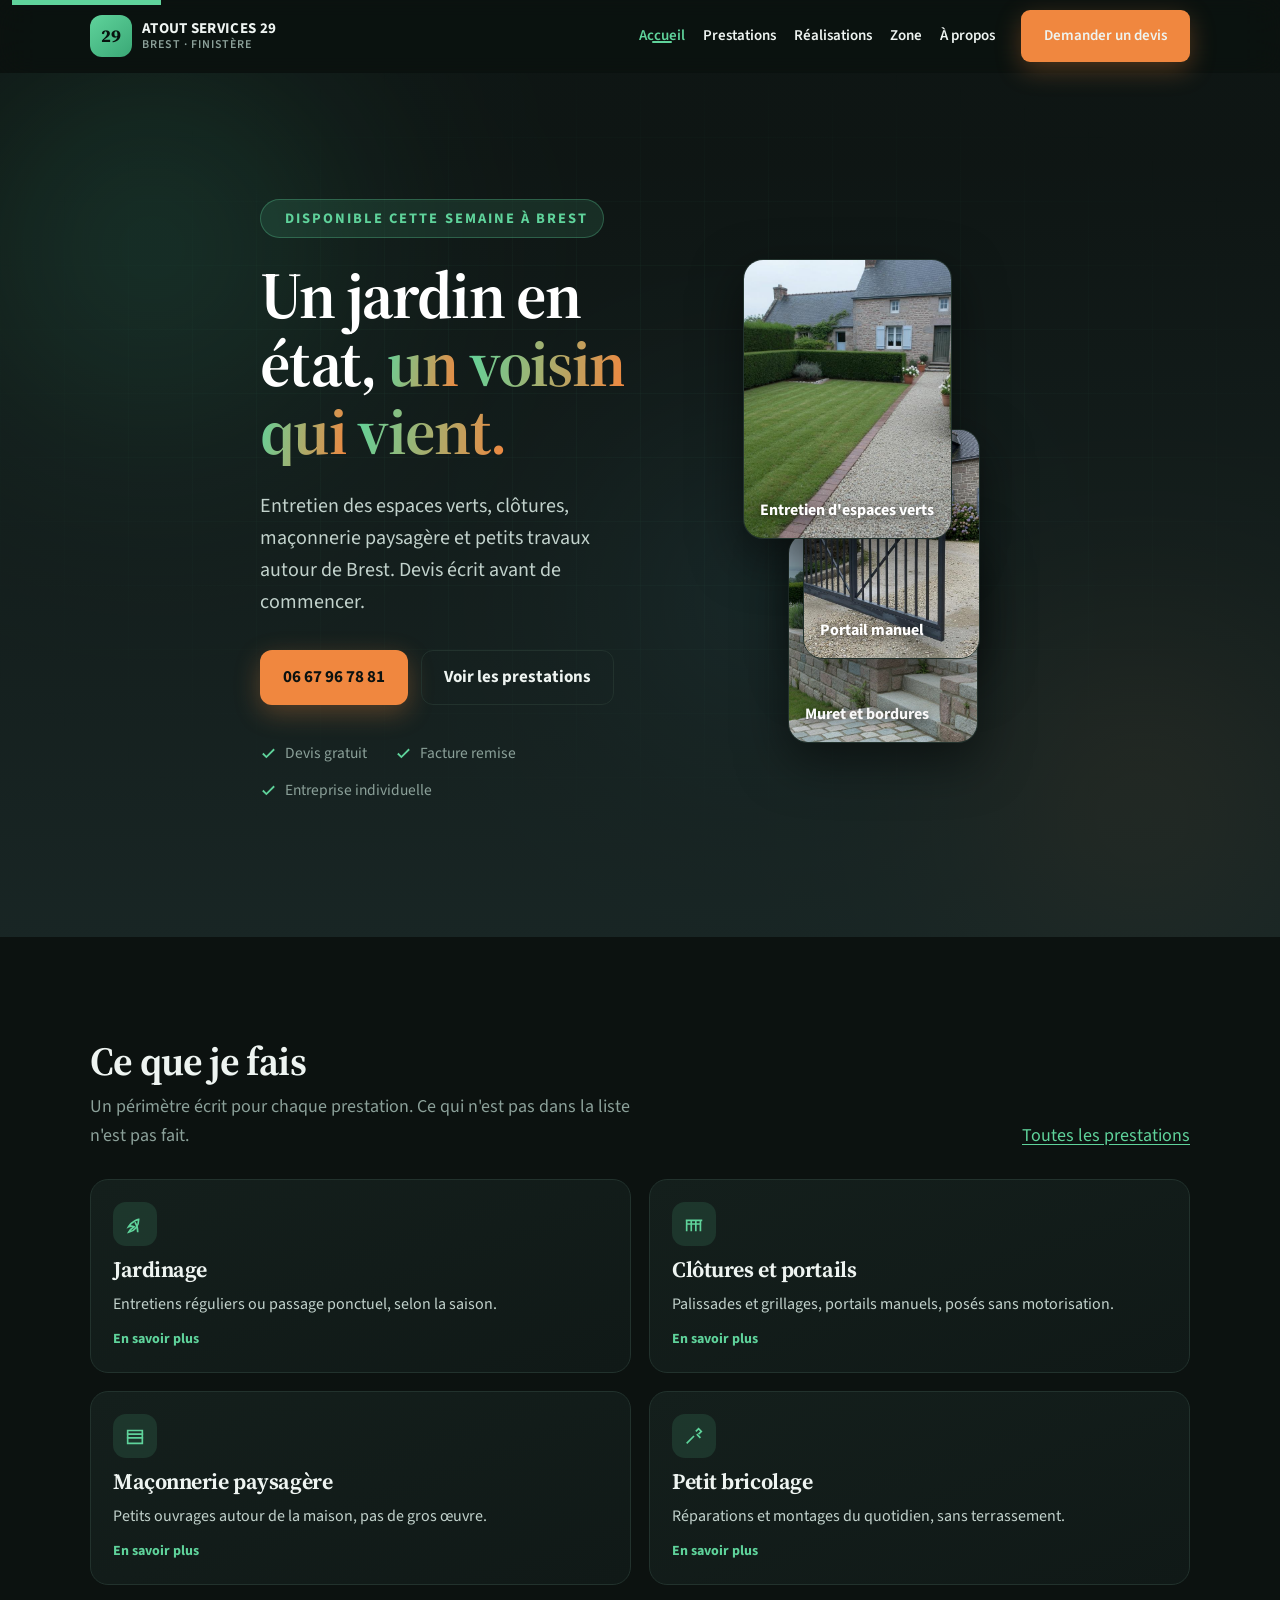
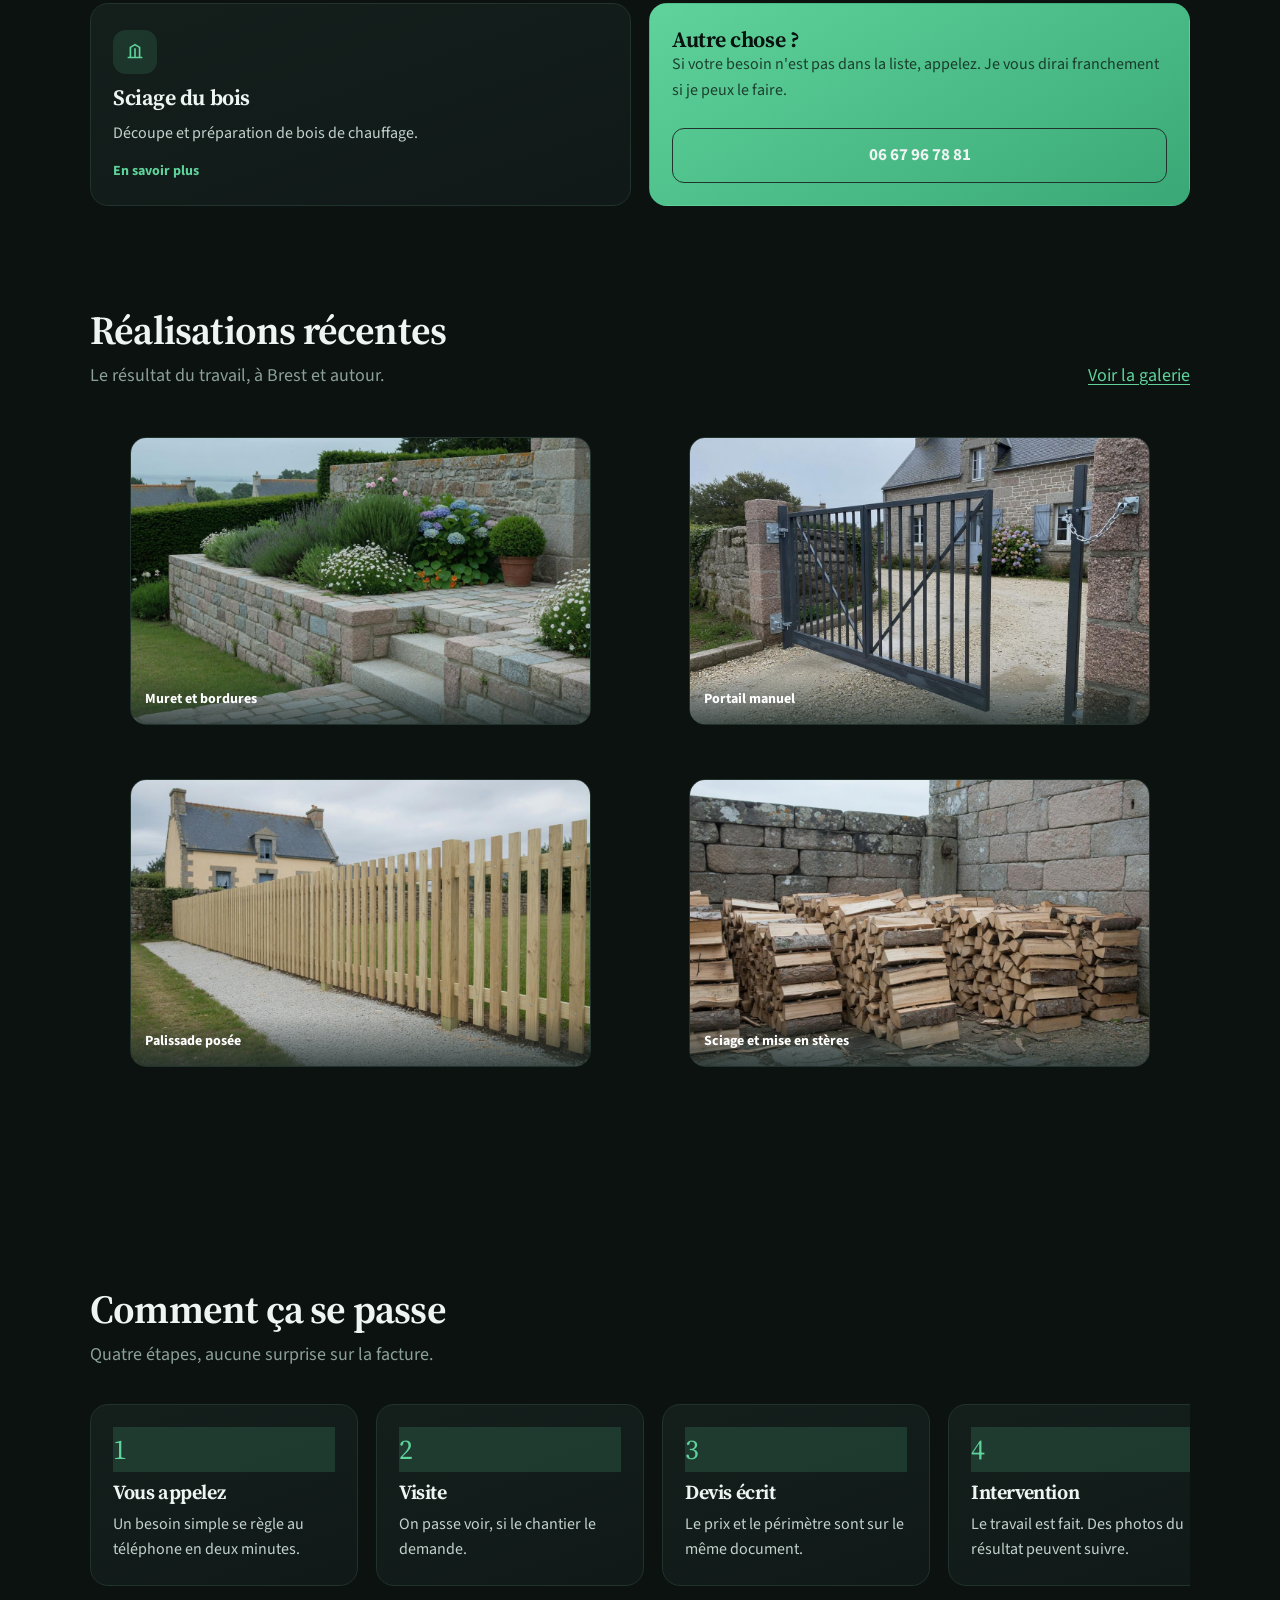
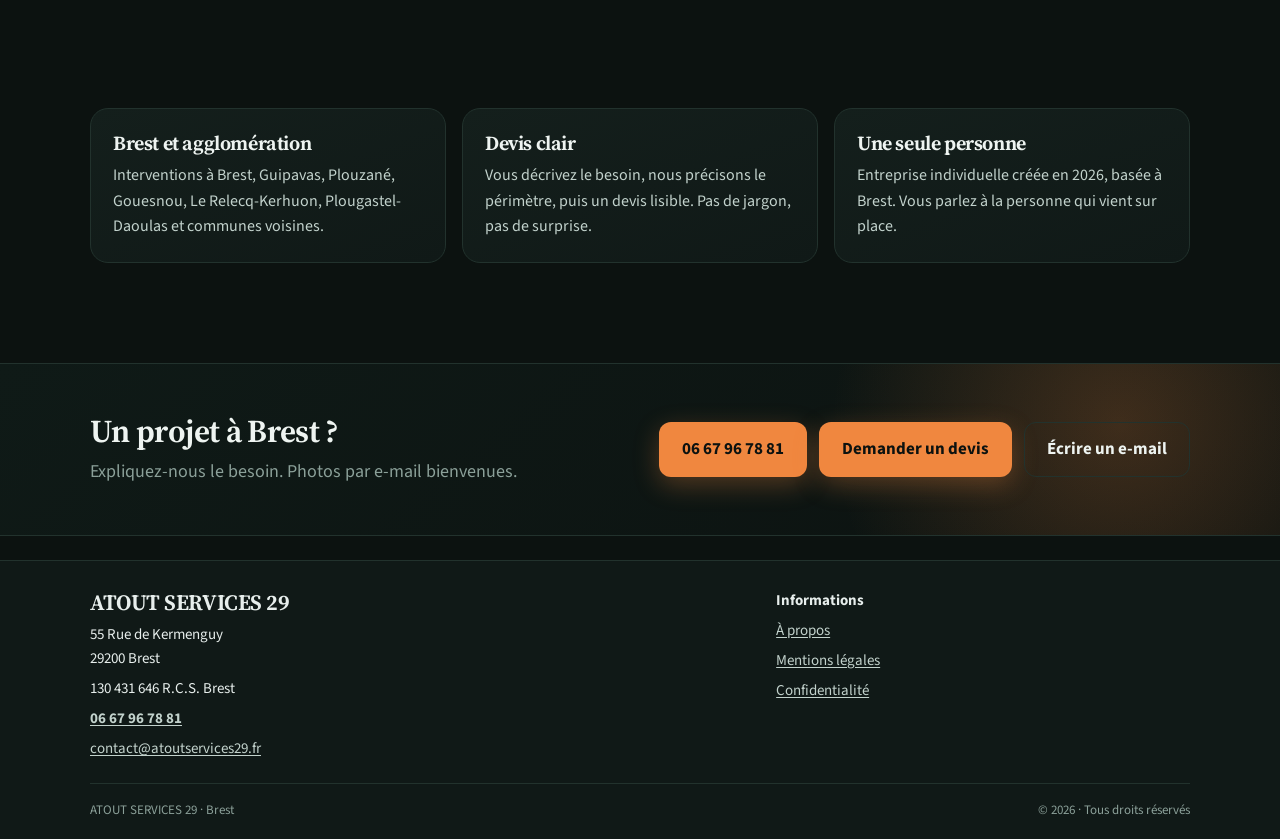
==== commit e4912c1c: "MAKIETA B: ciemny motion-first na calym serwisie Nowa warstwa css/makietab.css (ladowana po style.cs" ====
--- a/index.html
+++ b/index.html
@@ -19,6 +19,7 @@
   <link rel="preconnect" href="https://fonts.gstatic.com" crossorigin>
   <link href="https://fonts.googleapis.com/css2?family=Source+Sans+3:wght@400;600;700&family=Source+Serif+4:opsz,wght@8..60,600;8..60,700&display=swap" rel="stylesheet">
   <link rel="stylesheet" href="css/style.css">
+  <link rel="stylesheet" href="css/makietab.css">
 </head>
 <body>
   <a class="skip" href="#contenu">Aller au contenu</a>
@@ -44,127 +45,153 @@
 
   <main id="contenu">
     <section class="hero">
-      <video data-hero-video autoplay muted loop playsinline poster="img/hero.jpg" width="1280" height="720" aria-label="Maison en granit à Brest">
-        <source src="video/hero.mp4" type="video/mp4">
-      </video>
+      <div class="hero-orb hero-orb-1" aria-hidden="true"></div>
+      <div class="hero-orb hero-orb-2" aria-hidden="true"></div>
+      <div class="hero-orb hero-orb-3" aria-hidden="true"></div>
       <div class="wrap hero-inner">
-        <p class="kicker">Brest · Finistère</p>
-        <h1>Jardinage et petits travaux à Brest</h1>
-        <a class="btn btn-devis" href="contact.html">Demander un devis</a>
-      </div>
-      <button class="hero-pause" type="button" data-hero-pause aria-pressed="false">Pause</button>
-    </section>
-
-    <section class="section reveal">
+        <div>
+          <p class="kicker"><span class="dot" aria-hidden="true"></span> Disponible cette semaine &agrave; Brest</p>
+          <h1><span class="word">Un</span> <span class="word">jardin</span> <span class="word">en</span> <span class="word">&eacute;tat,</span> <span class="word hl">un</span> <span class="word hl">voisin</span> <span class="word hl">qui</span> <span class="word hl">vient.</span></h1>
+          <p class="lede rv">Entretien des espaces verts, cl&ocirc;tures, ma&ccedil;onnerie paysag&egrave;re et petits travaux autour de Brest. Devis &eacute;crit avant de commencer.</p>
+          <div class="hero-actions rv rv-d1">
+            <a class="btn btn-devis" href="tel:+336****7881" data-phone-wrap hidden data-phone-href>06 67 96 78 81</a>
+            <a class="btn btn-ghost" href="services.html">Voir les prestations</a>
+          </div>
+          <ul class="hero-proof rv rv-d2">
+            <li><svg width="17" height="17" viewBox="0 0 24 24" fill="none" stroke="currentColor" stroke-width="2.6" aria-hidden="true"><path d="M20 6 9 17l-5-5"/></svg> Devis gratuit</li>
+            <li><svg width="17" height="17" viewBox="0 0 24 24" fill="none" stroke="currentColor" stroke-width="2.6" aria-hidden="true"><path d="M20 6 9 17l-5-5"/></svg> Facture remise</li>
+            <li><svg width="17" height="17" viewBox="0 0 24 24" fill="none" stroke="currentColor" stroke-width="2.6" aria-hidden="true"><path d="M20 6 9 17l-5-5"/></svg> Entreprise individuelle</li>
+          </ul>
+        </div>
+        <div class="hero-stack" id="stack">
+          <figure class="stack-card sc-1 float"><img src="img/realisations/jardinage-brest-01.jpg" alt="Entretien d'un jardin &agrave; Brest" width="800" height="533"><figcaption class="lbl">Entretien d'espaces verts</figcaption></figure>
+          <figure class="stack-card sc-2 float"><img src="img/realisations/portail-brest-01.jpg" alt="Portail manuel" width="800" height="533"><figcaption class="lbl">Portail manuel</figcaption></figure>
+          <figure class="stack-card sc-3 float"><img src="img/realisations/maconnerie-paysagere-brest-01.jpg" alt="Ma&ccedil;onnerie paysag&egrave;re" width="800" height="533"><figcaption class="lbl">Muret et bordures</figcaption></figure>
+        </div>
+      </div>
+    </section>
+
+    <section class="section">
+      <div class="wrap">
+        <div class="section-head reveal">
+          <div>
+            <h2>Ce que je fais</h2>
+            <p>Un périmètre écrit pour chaque prestation. Ce qui n'est pas dans la liste n'est pas fait.</p>
+          </div>
+          <a href="services.html">Toutes les prestations</a>
+        </div>
+        <div class="grid-6" id="svc">
+          <a class="tile rv rv-d1" href="entretien-jardin-brest.html">
+            <span class="tile-icon" aria-hidden="true">
+              <svg width="22" height="22" viewBox="0 0 24 24" fill="none" stroke="currentColor" stroke-width="1.8"><path d="M5 21c8-2 11-8 11-14 0 0-7 1-11 8 2-1 4-1 6 0-3 2-5 4-6 6z"/><path d="M12 10c2 3 3 6 3 11"/></svg>
+            </span>
+            <h3>Jardinage</h3>
+            <p>Entretiens r&eacute;guliers ou passage ponctuel, selon la saison.</p>
+            <span>En savoir plus</span>
+          </a>
+          <a class="tile rv rv-d2" href="pose-cloture-brest.html">
+            <span class="tile-icon" aria-hidden="true">
+              <svg width="22" height="22" viewBox="0 0 24 24" fill="none" stroke="currentColor" stroke-width="1.8"><path d="M4 20V8m5 12V8m5 12V8m5 12V8M3 8h18M4 12h16"/></svg>
+            </span>
+            <h3>Cl&ocirc;tures et portails</h3>
+            <p>Palissades et grillages, portails manuels, pos&eacute;s sans motorisation.</p>
+            <span>En savoir plus</span>
+          </a>
+          <a class="tile rv rv-d3" href="services.html#maconnerie">
+            <span class="tile-icon" aria-hidden="true">
+              <svg width="22" height="22" viewBox="0 0 24 24" fill="none" stroke="currentColor" stroke-width="1.8"><path d="M3 10h18M3 14h18M4 6h16v14H4z"/></svg>
+            </span>
+            <h3>Ma&ccedil;onnerie paysag&egrave;re</h3>
+            <p>Petits ouvrages autour de la maison, pas de gros &oelig;uvre.</p>
+            <span>En savoir plus</span>
+          </a>
+          <a class="tile rv" href="services.html#bricolage">
+            <span class="tile-icon" aria-hidden="true">
+              <svg width="22" height="22" viewBox="0 0 24 24" fill="none" stroke="currentColor" stroke-width="1.8"><path d="M14 7l3-3 3 3-3 3M4 20l8-8"/><path d="M15 10l4 4"/></svg>
+            </span>
+            <h3>Petit bricolage</h3>
+            <p>R&eacute;parations et montages du quotidien, sans terrassement.</p>
+            <span>En savoir plus</span>
+          </a>
+          <a class="tile rv rv-d2" href="services.html#bois">
+            <span class="tile-icon" aria-hidden="true">
+              <svg width="22" height="22" viewBox="0 0 24 24" fill="none" stroke="currentColor" stroke-width="1.8"><path d="M4 18h16M7 18V7l5-3 5 3v11"/><path d="M12 8v10"/></svg>
+            </span>
+            <h3>Sciage du bois</h3>
+            <p>D&eacute;coupe et pr&eacute;paration de bois de chauffage.</p>
+            <span>En savoir plus</span>
+          </a>
+          <div class="tile tile-cta rv rv-d3">
+            <div>
+              <h3>Autre chose&nbsp;?</h3>
+              <p>Si votre besoin n'est pas dans la liste, appelez. Je vous dirai franchement si je peux le faire.</p>
+            </div>
+            <a class="btn btn-ghost" href="tel:+336****7881" data-phone-wrap hidden data-phone-href>06 67 96 78 81</a>
+          </div>
+        </div>
+      </div>
+    </section>
+
+    <section class="section reveal" style="padding-top:0">
       <div class="wrap">
         <div class="section-head">
           <div>
-            <h2>Prestations</h2>
-            <p>Jardinage et petits travaux du bâtiment, avec un périmètre écrit.</p>
-          </div>
-          <a href="services.html">Toutes les prestations</a>
-        </div>
-        <div class="grid-6">
-          <a class="tile" href="entretien-jardin-brest.html">
-            <span class="tile-icon" aria-hidden="true">
-              <svg width="22" height="22" viewBox="0 0 24 24" fill="none" stroke="currentColor" stroke-width="1.8"><path d="M5 21c8-2 11-8 11-14 0 0-7 1-11 8 2-1 4-1 6 0-3 2-5 4-6 6z"/><path d="M12 10c2 3 3 6 3 11"/></svg>
-            </span>
-            <h3>Jardinage</h3>
-            <p>Petits travaux et entretien d’espaces verts.</p>
-            <span>En savoir plus</span>
-          </a>
-          <a class="tile" href="services.html#bricolage">
-            <span class="tile-icon" aria-hidden="true">
-              <svg width="22" height="22" viewBox="0 0 24 24" fill="none" stroke="currentColor" stroke-width="1.8"><path d="M14 7l3-3 3 3-3 3M4 20l8-8"/><path d="M15 10l4 4"/></svg>
-            </span>
-            <h3>Bricolage</h3>
-            <p>Petits travaux non soumis à qualification.</p>
-            <span>En savoir plus</span>
-          </a>
-          <a class="tile" href="pose-cloture-brest.html">
-            <span class="tile-icon" aria-hidden="true">
-              <svg width="22" height="22" viewBox="0 0 24 24" fill="none" stroke="currentColor" stroke-width="1.8"><path d="M4 20V8m5 12V8m5 12V8m5 12V8M3 8h18M4 12h16"/></svg>
-            </span>
-            <h3>Clôtures</h3>
-            <p>Palissades, grillages et portails sans domotique.</p>
-            <span>En savoir plus</span>
-          </a>
-          <a class="tile" href="services.html#maconnerie">
-            <span class="tile-icon" aria-hidden="true">
-              <svg width="22" height="22" viewBox="0 0 24 24" fill="none" stroke="currentColor" stroke-width="1.8"><path d="M3 10h18M3 14h18M4 6h16v14H4z"/></svg>
-            </span>
-            <h3>Maçonnerie paysagère</h3>
-            <p>Murets, bordures et petits aménagements.</p>
-            <span>En savoir plus</span>
-          </a>
-          <a class="tile" href="services.html#bois">
-            <span class="tile-icon" aria-hidden="true">
-              <svg width="22" height="22" viewBox="0 0 24 24" fill="none" stroke="currentColor" stroke-width="1.8"><path d="M4 18h16M7 18V7l5-3 5 3v11"/><path d="M12 8v10"/></svg>
-            </span>
-            <h3>Sciage du bois</h3>
-            <p>Découpe et préparation de bois de chauffage.</p>
-            <span>En savoir plus</span>
-          </a>
-        </div>
-      </div>
-    </section>
-
-    <section class="section reveal" style="padding-top:0">
-      <div class="wrap">
-        <div class="section-head">
+            <h2>Réalisations récentes</h2>
+            <p>Le résultat du travail, à Brest et autour.</p>
+          </div>
+          <a href="realisations.html">Voir la galerie</a>
+        </div>
+        <div class="shots">
+          <figure class="shot rv rv-d1">
+            <img src="img/realisations/maconnerie-paysagere-brest-01.jpg" alt="Ma&ccedil;onnerie paysag&egrave;re &agrave; Brest" width="800" height="533" loading="lazy">
+            <figcaption>Muret et bordures</figcaption>
+          </figure>
+          <figure class="shot rv rv-d2">
+            <img src="img/realisations/portail-brest-01.jpg" alt="Portail manuel &agrave; Brest" width="800" height="533" loading="lazy">
+            <figcaption>Portail manuel</figcaption>
+          </figure>
+          <figure class="shot rv rv-d3">
+            <img src="img/realisations/palissade-brest-01.jpg" alt="Pose de palissade &agrave; Brest" width="800" height="533" loading="lazy">
+            <figcaption>Palissade pos&eacute;e</figcaption>
+          </figure>
+          <figure class="shot rv rv-d4">
+            <img src="img/realisations/sciage-bois-brest-01.jpg" alt="Sciage de bois &agrave; Brest" width="800" height="533" loading="lazy">
+            <figcaption>Sciage et mise en st&egrave;res</figcaption>
+          </figure>
+        </div>
+      </div>
+    </section>
+
+    <section class="section">
+      <div class="wrap">
+        <div class="section-head reveal">
           <div>
-            <h2>Réalisations</h2>
-            <p>Le résultat du travail, à Brest et autour.</p>
-          </div>
-          <a href="realisations.html">Voir la galerie</a>
-        </div>
-        <div class="shots">
-          <figure class="shot">
-            <img src="img/realisations/maconnerie-paysagere-brest-01.jpg" alt="Maçonnerie paysagère à Brest" width="800" height="533" loading="lazy">
-            <figcaption>Maçonnerie paysagère</figcaption>
-          </figure>
-          <figure class="shot">
-            <img src="img/realisations/jardinage-brest-01.jpg" alt="Entretien d’un jardin à Brest" width="800" height="533" loading="lazy">
-            <figcaption>Entretien d’espaces verts</figcaption>
-          </figure>
-          <figure class="shot">
-            <img src="img/realisations/palissade-brest-01.jpg" alt="Pose de palissade à Brest" width="800" height="533" loading="lazy">
-            <figcaption>Pose de palissade</figcaption>
-          </figure>
-        </div>
-      </div>
-    </section>
-
-    <section class="section reveal" style="padding-top:0">
-      <div class="wrap">
-        <div class="section-head">
-          <div>
-            <h2>Comment ça se passe</h2>
-            <p>Un interlocuteur, un devis écrit, un périmètre clair.</p>
+            <h2>Comment &ccedil;a se passe</h2>
+            <p>Quatre étapes, aucune surprise sur la facture.</p>
           </div>
         </div>
         <div class="steps">
-          <article class="card step"><span>1</span><h3>Vous écrivez</h3><p>Le formulaire suffit : lieu, accès, ce qu’il faut faire.</p></article>
-          <article class="card step"><span>2</span><h3>Visite</h3><p>On passe voir, si le chantier le demande.</p></article>
-          <article class="card step"><span>3</span><h3>Devis écrit</h3><p>Le prix et le périmètre sont sur le même document.</p></article>
-          <article class="card step"><span>4</span><h3>Intervention</h3><p>Le travail est fait. Des photos du résultat peuvent suivre.</p></article>
-        </div>
-      </div>
-    </section>
-
-    <section class="section reveal" style="padding-top:0">
+          <article class="card step rv rv-d1"><span>1</span><h3>Vous appelez</h3><p>Un besoin simple se règle au téléphone en deux minutes.</p></article>
+          <article class="card step rv rv-d2"><span>2</span><h3>Visite</h3><p>On passe voir, si le chantier le demande.</p></article>
+          <article class="card step rv rv-d3"><span>3</span><h3>Devis écrit</h3><p>Le prix et le périmètre sont sur le même document.</p></article>
+          <article class="card step rv rv-d4"><span>4</span><h3>Intervention</h3><p>Le travail est fait. Des photos du résultat peuvent suivre.</p></article>
+        </div>
+      </div>
+    </section>
+
+    <section class="section" style="padding-top:0">
       <div class="wrap trust">
-        <article class="card" style="padding:22px">
+        <article class="card rv rv-d1" style="padding:22px">
           <h3>Brest et agglomération</h3>
           <p>Interventions à Brest, Guipavas, Plouzané, Gouesnou, Le Relecq-Kerhuon, Plougastel-Daoulas et communes voisines.</p>
         </article>
-        <article class="card" style="padding:22px">
+        <article class="card rv rv-d2" style="padding:22px">
           <h3>Devis clair</h3>
           <p>Vous décrivez le besoin, nous précisons le périmètre, puis un devis lisible. Pas de jargon, pas de surprise.</p>
         </article>
-        <article class="card" style="padding:22px">
-          <h3>Entreprise créée en 2026</h3>
-          <p>ATOUT SERVICES 29 est une entreprise individuelle basée à Brest. Une personne, un interlocuteur.</p>
+        <article class="card rv rv-d3" style="padding:22px">
+          <h3>Une seule personne</h3>
+          <p>Entreprise individuelle créée en 2026, basée à Brest. Vous parlez à la personne qui vient sur place.</p>
         </article>
       </div>
     </section>
@@ -176,8 +203,9 @@
           <p>Expliquez-nous le besoin. Photos par e-mail bienvenues.</p>
         </div>
         <div class="actions">
+          <a class="btn btn-devis" href="tel:+33667967881" data-phone-wrap hidden data-phone-href>06 67 96 78 81</a>
           <a class="btn btn-devis" href="contact.html">Demander un devis</a>
-          <a class="btn btn-ghost" href="mailto:contact@atoutservices29.fr" data-email-href style="border-color:#fff;color:#fff">Écrire un e-mail</a>
+          <a class="btn btn-ghost" href="mailto:contact@atoutservices29.fr" data-email-href>Écrire un e-mail</a>
         </div>
       </div>
     </section>
@@ -190,6 +218,7 @@
           <h2>ATOUT SERVICES 29</h2>
           <p>55 Rue de Kermenguy<br>29200 Brest</p>
           <p>130 431 646 R.C.S. Brest</p>
+          <p><strong><a data-phone-href><span data-phone-label></span></a></strong></p>
           <p><a href="mailto:contact@atoutservices29.fr" data-email-href data-email-label>contact@atoutservices29.fr</a></p>
         </div>
         <div>
@@ -217,10 +246,15 @@
     </div>
   </footer>
 
+  <a class="fixed-cta" href="tel:+336****7881" data-phone-wrap hidden data-phone-href data-fixed-cta aria-label="Appeler ATOUT SERVICES 29">
+    <svg width="20" height="20" viewBox="0 0 24 24" fill="none" stroke="currentColor" stroke-width="2.2" aria-hidden="true"><path d="M22 16.9v3a2 2 0 0 1-2.2 2 19.8 19.8 0 0 1-8.6-3.1 19.5 19.5 0 0 1-6-6A19.8 19.8 0 0 1 2.1 4.2 2 2 0 0 1 4.1 2h3a2 2 0 0 1 2 1.7c.1 1 .4 1.9.7 2.8a2 2 0 0 1-.5 2.1L8.1 9.9a16 16 0 0 0 6 6l1.3-1.2a2 2 0 0 1 2.1-.5c.9.3 1.8.6 2.8.7a2 2 0 0 1 1.7 2z"/></svg>
+    06 67 96 78 81
+  </a>
+
   <div class="callbar" role="navigation" aria-label="Actions rapides">
     <a class="btn btn-devis" href="contact.html">Devis</a>
     <a class="btn btn-accent" href="mailto:contact@atoutservices29.fr" data-email-href>E-mail</a>
-    <a class="btn btn-ghost" href="contact.html" data-phone-wrap hidden data-phone-href>Appeler</a>
+    <a class="btn btn-ghost" href="tel:+33667967881" data-phone-wrap hidden data-phone-href>06 67 96 78 81</a>
   </div>
 
   <script type="application/ld+json">
@@ -230,6 +264,7 @@
     "name": "ATOUT SERVICES 29",
     "url": "https://atoutservices29.fr/",
     "email": "contact@atoutservices29.fr",
+    "telephone": "+33667967881",
     "address": {
       "@type": "PostalAddress",
       "streetAddress": "55 Rue de Kermenguy",
--- a/css/style.css
+++ b/css/style.css
@@ -837,6 +837,10 @@
 
   .callbar .btn {
     flex: 1;
+    min-width: 0;
+    padding-left: 8px;
+    padding-right: 8px;
+    font-size: 15px;
   }
 
   body {
--- a/css/makietab.css
+++ b/css/makietab.css
@@ -0,0 +1,875 @@
+/* MAKIETA B — ciemny, motion-first. Ładowany PO css/style.css, tylko nadpisuje. */
+
+/* ---------- 1. Tokeny: jasny -> ciemny ---------- */
+:root {
+  --bg: #0c1210;
+  --bg-2: #101917;
+  --surface: #141f1c;
+  --surface-2: #1a2723;
+  --ink: #eef4f1;
+  --ink-soft: #c2d2cc;
+  --muted: #8ba099;
+  --line: #22322d;
+  --accent: #5fd39b;
+  --accent-2: #3aa876;
+  --devis: #f0873f;
+  --devis-2: #d9702c;
+  --ok: #5fd39b;
+  --shadow: 0 18px 50px rgba(0, 0, 0, 0.5);
+  --radius: 18px;
+  --ease: cubic-bezier(0.22, 0.61, 0.36, 1);
+  color-scheme: dark;
+}
+
+body {
+  background: var(--bg);
+  color: var(--ink);
+  overflow-x: hidden;
+  -webkit-font-smoothing: antialiased;
+}
+
+img {
+  display: block;
+  max-width: 100%;
+  height: auto;
+}
+
+/* jasne tła z oryginalnego arkusza na ciemnych tokenach */
+.form-card,
+.note,
+.aside-box,
+.map,
+.place,
+.legal,
+.who,
+.service,
+.cols > * {
+  background: var(--surface);
+  border-color: var(--line);
+  color: var(--ink);
+}
+
+.form-card input,
+.form-card select,
+.form-card textarea {
+  background: var(--bg-2);
+  border-color: var(--line);
+  color: var(--ink);
+}
+
+.form-card input::placeholder,
+.form-card textarea::placeholder {
+  color: var(--muted);
+}
+
+/* ---------- 2. Przyciski i linki ---------- */
+.btn {
+  border-radius: 12px;
+  padding: 13px 22px;
+  font-size: 17px;
+  font-weight: 700;
+  transition: transform 0.25s var(--ease), box-shadow 0.3s var(--ease), background 0.25s, color 0.25s, border-color 0.25s;
+}
+
+.btn:hover {
+  transform: translateY(-2px);
+}
+
+.btn-devis {
+  background: var(--devis);
+  color: #0c1210;
+  box-shadow: 0 8px 26px rgba(240, 135, 63, 0.3);
+}
+
+.btn-devis:hover {
+  background: var(--devis);
+  color: #0c1210;
+  box-shadow: 0 14px 36px rgba(240, 135, 63, 0.45);
+}
+
+.btn-ghost {
+  background: transparent;
+  border-color: var(--line);
+  color: var(--ink);
+}
+
+.btn-ghost:hover {
+  border-color: var(--accent);
+  color: var(--accent);
+  background: rgba(95, 211, 155, 0.08);
+}
+
+/* jasny border z index.html na ciemnym tle */
+.btn-ghost[style] {
+  border-color: var(--line) !important;
+  color: var(--ink) !important;
+}
+
+.btn-accent {
+  background: var(--accent);
+  color: #08120e;
+}
+
+/* ---------- 3. Nagłówek ---------- */
+.site-header {
+  background: rgba(12, 18, 16, 0.72);
+  backdrop-filter: blur(18px) saturate(1.5);
+  -webkit-backdrop-filter: blur(18px) saturate(1.5);
+  border-bottom: 1px solid transparent;
+  transition: border-color 0.4s var(--ease), background 0.4s var(--ease);
+}
+
+.site-header.is-stuck {
+  border-bottom-color: var(--line);
+  background: rgba(12, 18, 16, 0.92);
+}
+
+.brand:hover .brand-mark {
+  transform: rotate(-8deg) scale(1.06);
+}
+
+.brand-mark {
+  background: linear-gradient(140deg, var(--accent), var(--accent-2));
+  color: #08120e;
+  border-radius: 12px;
+  transition: transform 0.5s var(--ease);
+}
+
+.nav a {
+  position: relative;
+  border-radius: 9px;
+  transition: color 0.25s;
+}
+
+.nav a::after {
+  content: "";
+  position: absolute;
+  left: 13px;
+  right: 13px;
+  bottom: 5px;
+  height: 2px;
+  background: var(--accent);
+  border-radius: 2px;
+  transform: scaleX(0);
+  transform-origin: left;
+  transition: transform 0.35s var(--ease);
+}
+
+.nav a:hover::after,
+.nav a[aria-current="page"]::after {
+  transform: scaleX(1);
+}
+
+.nav a[aria-current="page"] {
+  color: var(--accent);
+}
+
+.nav.is-open {
+  background: var(--bg-2);
+  border-color: var(--line);
+}
+
+.nav-toggle {
+  border-color: var(--line);
+  background: var(--surface);
+  border-radius: 11px;
+}
+
+.nav-toggle span,
+.nav-toggle span::before,
+.nav-toggle span::after {
+  background: var(--ink);
+}
+
+/* ---------- 4. HERO motion-first ---------- */
+.hero {
+  min-height: 96vh;
+  height: auto;
+  max-height: none;
+  display: flex;
+  align-items: center;
+  overflow: hidden;
+  padding: 70px 0;
+  isolation: isolate;
+  background: var(--bg);
+}
+
+.hero::before {
+  content: "";
+  position: absolute;
+  inset: 0;
+  z-index: -1;
+  background-image: linear-gradient(rgba(95, 211, 155, 0.05) 1px, transparent 1px),
+    linear-gradient(90deg, rgba(95, 211, 155, 0.05) 1px, transparent 1px);
+  background-size: 64px 64px;
+  -webkit-mask-image: radial-gradient(ellipse 80% 65% at 50% 45%, #000 30%, transparent 75%);
+  mask-image: radial-gradient(ellipse 80% 65% at 50% 45%, #000 30%, transparent 75%);
+}
+
+.hero-orb {
+  position: absolute;
+  border-radius: 50%;
+  filter: blur(90px);
+  opacity: 0.42;
+  mix-blend-mode: screen;
+  z-index: -1;
+  pointer-events: none;
+}
+
+.hero-orb-1 {
+  width: 560px;
+  height: 560px;
+  background: radial-gradient(circle, #1f6f4f, transparent 70%);
+  top: -12%;
+  left: -10%;
+  animation:b-float1 20s var(--ease) infinite alternate;
+}
+
+.hero-orb-2 {
+  width: 480px;
+  height: 480px;
+  background: radial-gradient(circle, #8a4a1c, transparent 70%);
+  bottom: -14%;
+  right: -8%;
+  animation: b-float2 26s var(--ease) infinite alternate;
+}
+
+.hero-orb-3 {
+  width: 400px;
+  height: 400px;
+  background: radial-gradient(circle, #1d4f5e, transparent 70%);
+  top: 38%;
+  left: 44%;
+  animation: b-float1 32s var(--ease) infinite alternate-reverse;
+}
+
+@keyframes b-float1 {
+  0% { transform: translate3d(0, 0, 0) scale(1); }
+  100% { transform: translate3d(60px, 50px, 0) scale(1.18); }
+}
+
+@keyframes b-float2 {
+  0% { transform: translate3d(0, 0, 0) scale(1.1); }
+  100% { transform: translate3d(-70px, -40px, 0) scale(0.9); }
+}
+
+.hero-inner {
+  position: relative;
+  z-index: 2;
+  display: grid;
+  grid-template-columns: 1.1fr 0.9fr;
+  gap: 56px;
+  align-items: center;
+  width: 100%;
+}
+
+.hero-inner > div:first-child {
+  max-width: 640px;
+}
+
+.hero h1 {
+  font-family: var(--serif);
+  font-size: clamp(38px, 5.6vw, 66px);
+  line-height: 1.03;
+  letter-spacing: -0.025em;
+  margin: 0 0 24px;
+}
+
+.word {
+  display: inline-block;
+  opacity: 0;
+  transform: translateY(70%) rotate(6deg);
+  transition: opacity 0.85s var(--ease), transform 0.85s var(--ease);
+}
+
+.word.in {
+  opacity: 1;
+  transform: none;
+}
+
+.word.hl {
+  background: linear-gradient(100deg, var(--accent), var(--devis));
+  -webkit-background-clip: text;
+  background-clip: text;
+  color: transparent;
+}
+
+.eyebrow {
+  display: inline-flex;
+  align-items: center;
+  gap: 9px;
+  padding: 7px 15px;
+  border-radius: 100px;
+  background: rgba(95, 211, 155, 0.12);
+  border: 1px solid rgba(95, 211, 155, 0.3);
+  color: var(--accent);
+  font-size: 14.5px;
+  font-weight: 700;
+  letter-spacing: 0.03em;
+  margin: 0 0 24px;
+}
+
+.eyebrow .dot {
+  width: 7px;
+  height: 7px;
+  border-radius: 50%;
+  background: var(--accent);
+  animation: b-pulse 2.2s var(--ease) infinite;
+}
+
+@keyframes b-pulse {
+  0% { box-shadow: 0 0 0 0 rgba(95, 211, 155, 0.55); }
+  70% { box-shadow: 0 0 0 11px transparent; }
+  100% { box-shadow: 0 0 0 0 transparent; }
+}
+
+.hero .kicker {
+  display: inline-flex;
+  align-items: center;
+  gap: 9px;
+  padding: 7px 15px;
+  border-radius: 100px;
+  background: rgba(95, 211, 155, 0.12);
+  border: 1px solid rgba(95, 211, 155, 0.3);
+  color: var(--accent);
+  font-size: 14.5px;
+  font-weight: 700;
+  margin: 0 0 24px;
+}
+
+.hero .lede {
+  font-size: 20px;
+  color: var(--ink-soft);
+  margin: 0 0 32px;
+  max-width: 46ch;
+}
+
+.hero-actions,
+.hero .cta {
+  display: flex;
+  flex-wrap: wrap;
+  gap: 13px;
+  margin: 0 0 36px;
+}
+
+.hero-proof {
+  display: flex;
+  flex-wrap: wrap;
+  gap: 12px 28px;
+  font-size: 15.5px;
+  color: var(--muted);
+  margin: 0;
+  padding: 0;
+  list-style: none;
+}
+
+.hero-proof li {
+  display: flex;
+  align-items: center;
+  gap: 8px;
+}
+
+.hero-proof svg {
+  color: var(--accent);
+  flex: 0 0 auto;
+}
+
+/* hero media: stack kart ze scroll parallax */
+.hero-stack {
+  position: relative;
+  height: 520px;
+}
+
+.stack-card {
+  position: absolute;
+  border-radius: 20px;
+  overflow: hidden;
+  box-shadow: var(--shadow);
+  border: 1px solid var(--line);
+  transform: translate3d(0, 0, 0) scale(1) rotate(0deg);
+  will-change: transform;
+}
+
+.stack-card img {
+  width: 100%;
+  height: 100%;
+  object-fit: cover;
+}
+
+.stack-card .lbl {
+  position: absolute;
+  left: 16px;
+  bottom: 14px;
+  color: #fff;
+  font-weight: 700;
+  font-size: 16px;
+  text-shadow: 0 2px 10px rgba(0, 0, 0, 0.7);
+}
+
+.sc-1 { width: 66%; height: 280px; top: 0; left: 0; z-index: 3; }
+.sc-2 { width: 56%; height: 230px; top: 170px; right: 0; z-index: 2; }
+.sc-3 { width: 60%; height: 210px; bottom: 0; left: 14%; z-index: 1; }
+
+.stack-card.float {
+  animation: b-bob 7s var(--ease) infinite alternate;
+}
+
+.sc-2.float { animation-duration: 9s; animation-delay: -3s; }
+.sc-3.float { animation-duration: 11s; animation-delay: -6s; }
+
+@keyframes b-bob {
+  0% { translate: 0 0; }
+  100% { translate: 0 -16px; }
+}
+
+/* ---------- 5. Sekcje i karty ---------- */
+.section {
+  padding: 100px 0;
+}
+
+.section-head h2,
+.band h2 {
+  color: var(--ink);
+}
+
+.section-head p {
+  color: var(--muted);
+}
+
+.grid-6 {
+  display: grid;
+  grid-template-columns: repeat(2, 1fr);
+  gap: 18px;
+}
+
+.tile,
+.card {
+  background: linear-gradient(160deg, var(--surface), var(--bg-2));
+  border: 1px solid var(--line);
+  border-radius: var(--radius);
+  box-shadow: none;
+  transition: transform 0.45s var(--ease), border-color 0.4s var(--ease), box-shadow 0.45s var(--ease);
+  will-change: transform;
+}
+
+.tile::before,
+.card::before {
+  content: "";
+  position: absolute;
+  inset: 0;
+  border-radius: inherit;
+  opacity: 0;
+  transition: opacity 0.5s var(--ease);
+  background: radial-gradient(460px circle at var(--mx, 50%) var(--my, 50%), rgba(95, 211, 155, 0.14), transparent 62%);
+  pointer-events: none;
+}
+
+.tile:hover,
+.card:hover {
+  transform: translateY(-7px);
+  border-color: rgba(95, 211, 155, 0.42);
+  box-shadow: var(--shadow);
+}
+
+.tile:hover::before,
+.card:hover::before {
+  opacity: 1;
+}
+
+.grid-6 > .tile {
+  position: relative;
+}
+
+.tile h3,
+.card h3,
+.step h3 {
+  font-family: var(--serif);
+  color: var(--ink);
+}
+
+.tile p,
+.card p,
+.step p {
+  color: var(--ink-soft);
+}
+
+.tile > span:last-child {
+  color: var(--accent);
+  font-weight: 700;
+  display: inline-flex;
+  align-items: center;
+  gap: 7px;
+  transition: transform 0.3s var(--ease);
+}
+
+.tile:hover > span:last-child {
+  transform: translateX(4px);
+}
+
+.tile-icon {
+  background: rgba(95, 211, 155, 0.13);
+  color: var(--accent);
+  border-radius: 13px;
+  transition: transform 0.5s var(--ease), background 0.3s, color 0.3s;
+}
+
+.tile:hover .tile-icon {
+  transform: translateY(-4px) rotate(-8deg) scale(1.09);
+  background: var(--accent);
+  color: #08120e;
+}
+
+/* karta CTA w bento */
+.tile-cta {
+  background: linear-gradient(150deg, var(--accent), var(--accent-2));
+  border-color: transparent;
+  position: relative;
+  display: flex;
+  flex-direction: column;
+  justify-content: space-between;
+  gap: 24px;
+}
+
+.tile-cta h3 {
+  color: #08120e;
+}
+
+.tile-cta p {
+  color: rgba(8, 18, 14, 0.75);
+}
+
+/* ---------- 6. Kroki: poziomy strip ---------- */
+.steps {
+  display: flex;
+  gap: 18px;
+  overflow-x: auto;
+  padding: 6px 4px 22px;
+  scroll-snap-type: x mandatory;
+  scrollbar-width: thin;
+}
+
+.steps::-webkit-scrollbar {
+  height: 6px;
+}
+
+.steps::-webkit-scrollbar-thumb {
+  background: var(--line);
+  border-radius: 3px;
+}
+
+.steps .step {
+  flex: 0 0 268px;
+  scroll-snap-align: start;
+  position: relative;
+}
+
+.steps .step > span:first-of-type {
+  background: rgba(95, 211, 155, 0.16);
+  color: var(--accent);
+  transition: transform 0.45s var(--ease), background 0.3s, color 0.3s;
+}
+
+.steps .step:hover > span:first-of-type {
+  transform: scale(1.14);
+  background: var(--accent);
+  color: #08120e;
+}
+
+/* ---------- 7. Galeria ---------- */
+.shots {
+  display: grid;
+  grid-template-columns: 1fr 1fr;
+  gap: 18px;
+}
+
+.shot {
+  background: var(--surface);
+  border: 1px solid var(--line);
+  border-radius: 16px;
+}
+
+.shot:nth-child(n) {
+  grid-column: span 1;
+  aspect-ratio: 16 / 10;
+}
+
+.shot img {
+  transition: transform 0.85s var(--ease), filter 0.5s;
+}
+
+.shot:hover img {
+  transform: scale(1.08);
+  filter: brightness(1.08);
+}
+
+.gallery {
+  border-color: var(--line);
+}
+
+/* ---------- 8. Band CTA ---------- */
+.band {
+  background: linear-gradient(140deg, #0f1a17, #0c1210);
+  border-block: 1px solid var(--line);
+  color: var(--ink);
+  position: relative;
+  overflow: hidden;
+}
+
+.band::before {
+  content: "";
+  position: absolute;
+  width: 600px;
+  height: 600px;
+  border-radius: 50%;
+  background: radial-gradient(circle, rgba(240, 135, 63, 0.22), transparent 68%);
+  top: -240px;
+  right: -140px;
+  animation: b-float2 22s var(--ease) infinite alternate;
+  pointer-events: none;
+}
+
+.band .wrap {
+  position: relative;
+  z-index: 2;
+}
+
+.band p {
+  color: var(--muted);
+}
+
+/* ---------- 9. Stopka i callbar ---------- */
+.site-footer {
+  background: var(--bg-2);
+  border-top: 1px solid var(--line);
+}
+
+.site-footer a {
+  color: var(--ink-soft);
+  transition: color 0.25s;
+}
+
+.site-footer a:hover {
+  color: var(--accent);
+}
+
+.legal-line {
+  color: var(--muted);
+  border-top: 1px solid var(--line);
+}
+
+.callbar {
+  background: rgba(12, 18, 16, 0.92);
+  backdrop-filter: blur(14px);
+  border-top: 1px solid var(--line);
+}
+
+/* ---------- 10. Pływające CTA telefonu ---------- */
+.fixed-cta {
+  position: fixed;
+  right: 24px;
+  bottom: 24px;
+  z-index: 80;
+  display: flex;
+  align-items: center;
+  gap: 11px;
+  padding: 14px 22px;
+  border-radius: 100px;
+  text-decoration: none;
+  font-weight: 700;
+  font-size: 17px;
+  background: var(--devis);
+  color: #0c1210;
+  box-shadow: 0 14px 40px rgba(240, 135, 63, 0.4);
+  transition: transform 0.3s var(--ease), box-shadow 0.3s var(--ease), opacity 0.4s var(--ease);
+  opacity: 0;
+  pointer-events: none;
+}
+
+.fixed-cta.is-visible {
+  opacity: 1;
+  pointer-events: auto;
+  animation: b-cta-in 0.8s var(--ease) both;
+}
+
+.fixed-cta:hover {
+  color: #0c1210;
+  transform: scale(1.05);
+  box-shadow: 0 18px 52px rgba(240, 135, 63, 0.55);
+}
+
+.fixed-cta svg {
+  animation: b-ring 2.4s var(--ease) infinite;
+}
+
+@keyframes b-cta-in {
+  from { opacity: 0; transform: translateY(24px) scale(0.9); }
+  to { opacity: 1; transform: none; }
+}
+
+@keyframes b-ring {
+  0%, 100% { transform: rotate(0deg); }
+  25% { transform: rotate(-14deg); }
+  75% { transform: rotate(14deg); }
+}
+
+/* ---------- 11. Reveal ---------- */
+.js .rv {
+  opacity: 0;
+  transform: translateY(30px);
+  transition: opacity 0.8s var(--ease), transform 0.8s var(--ease);
+}
+
+.js .rv.in {
+  opacity: 1;
+  transform: none;
+}
+
+.js .reveal {
+  opacity: 0;
+  transform: translateY(26px);
+  transition: opacity 0.8s var(--ease), transform 0.8s var(--ease);
+}
+
+.js .reveal.is-in {
+  opacity: 1;
+  transform: none;
+}
+
+.rv-d1 { transition-delay: 0.08s; }
+.rv-d2 { transition-delay: 0.16s; }
+.rv-d3 { transition-delay: 0.24s; }
+.rv-d4 { transition-delay: 0.32s; }
+
+/* ---------- 12. Strony wewnętrzne: page-hero ---------- */
+.page-hero {
+  background: linear-gradient(140deg, #0f1a17, #0c1210);
+  border-bottom: 1px solid var(--line);
+  color: var(--ink);
+}
+
+.page-hero p {
+  color: var(--ink-soft);
+}
+
+.page-404 {
+  color: var(--ink);
+}
+
+/* ---------- 13. Responsywność ---------- */
+@media (max-width: 1000px) {
+  .hero {
+    min-height: auto;
+    padding: 60px 0 70px;
+  }
+
+  .hero-inner {
+    grid-template-columns: 1fr;
+    gap: 44px;
+  }
+
+  .hero-inner > div:first-child {
+    max-width: none;
+  }
+
+  .hero-stack {
+    height: 420px;
+  }
+
+  .tile-cta {
+    grid-column: span 2;
+  }
+
+  .section {
+    padding: 74px 0;
+  }
+
+  .fixed-cta {
+    bottom: 16px;
+    right: 16px;
+    padding: 12px 18px;
+    font-size: 16px;
+  }
+}
+
+@media (max-width: 620px) {
+  .grid-6,
+  .trust,
+  .shots,
+  .steps {
+    grid-template-columns: 1fr;
+  }
+
+  .tile-cta {
+    grid-column: span 1;
+  }
+
+  .shot:nth-child(n) {
+    aspect-ratio: 4 / 3;
+  }
+
+  .hero .lede {
+    font-size: 18.5px;
+  }
+
+  .hero-actions .btn,
+  .hero .cta .btn {
+    flex: 1 1 100%;
+  }
+
+  .hero-stack {
+    height: 380px;
+  }
+
+  /* mobile: zwykły grid 2x2, bez absolutów — nic nie wychodzi poza kontener */
+  .hero-stack {
+    position: static;
+    height: auto;
+    display: grid;
+    grid-template-columns: 1fr 1fr;
+    gap: 12px;
+  }
+
+  .sc-1,
+  .sc-2,
+  .sc-3 {
+    position: static;
+    inset: auto;
+    width: auto;
+    height: 170px;
+  }
+
+  .sc-3 {
+    grid-column: span 2;
+    height: 150px;
+  }
+
+  .steps .step {
+    flex: 0 0 240px;
+  }
+
+  /* mobile: telefon jest w callbarze na dole — pływające CTA tylko desktop */
+  .fixed-cta {
+    display: none;
+  }
+}
+
+@media (prefers-reduced-motion: reduce) {
+  *,
+  *::before,
+  *::after {
+    animation-duration: 0.001ms !important;
+    animation-iteration-count: 1 !important;
+    transition-duration: 0.001ms !important;
+  }
+
+  .word,
+  .rv,
+  .js .reveal {
+    opacity: 1 !important;
+    transform: none !important;
+  }
+
+  html {
+    scroll-behavior: auto;
+  }
+}
